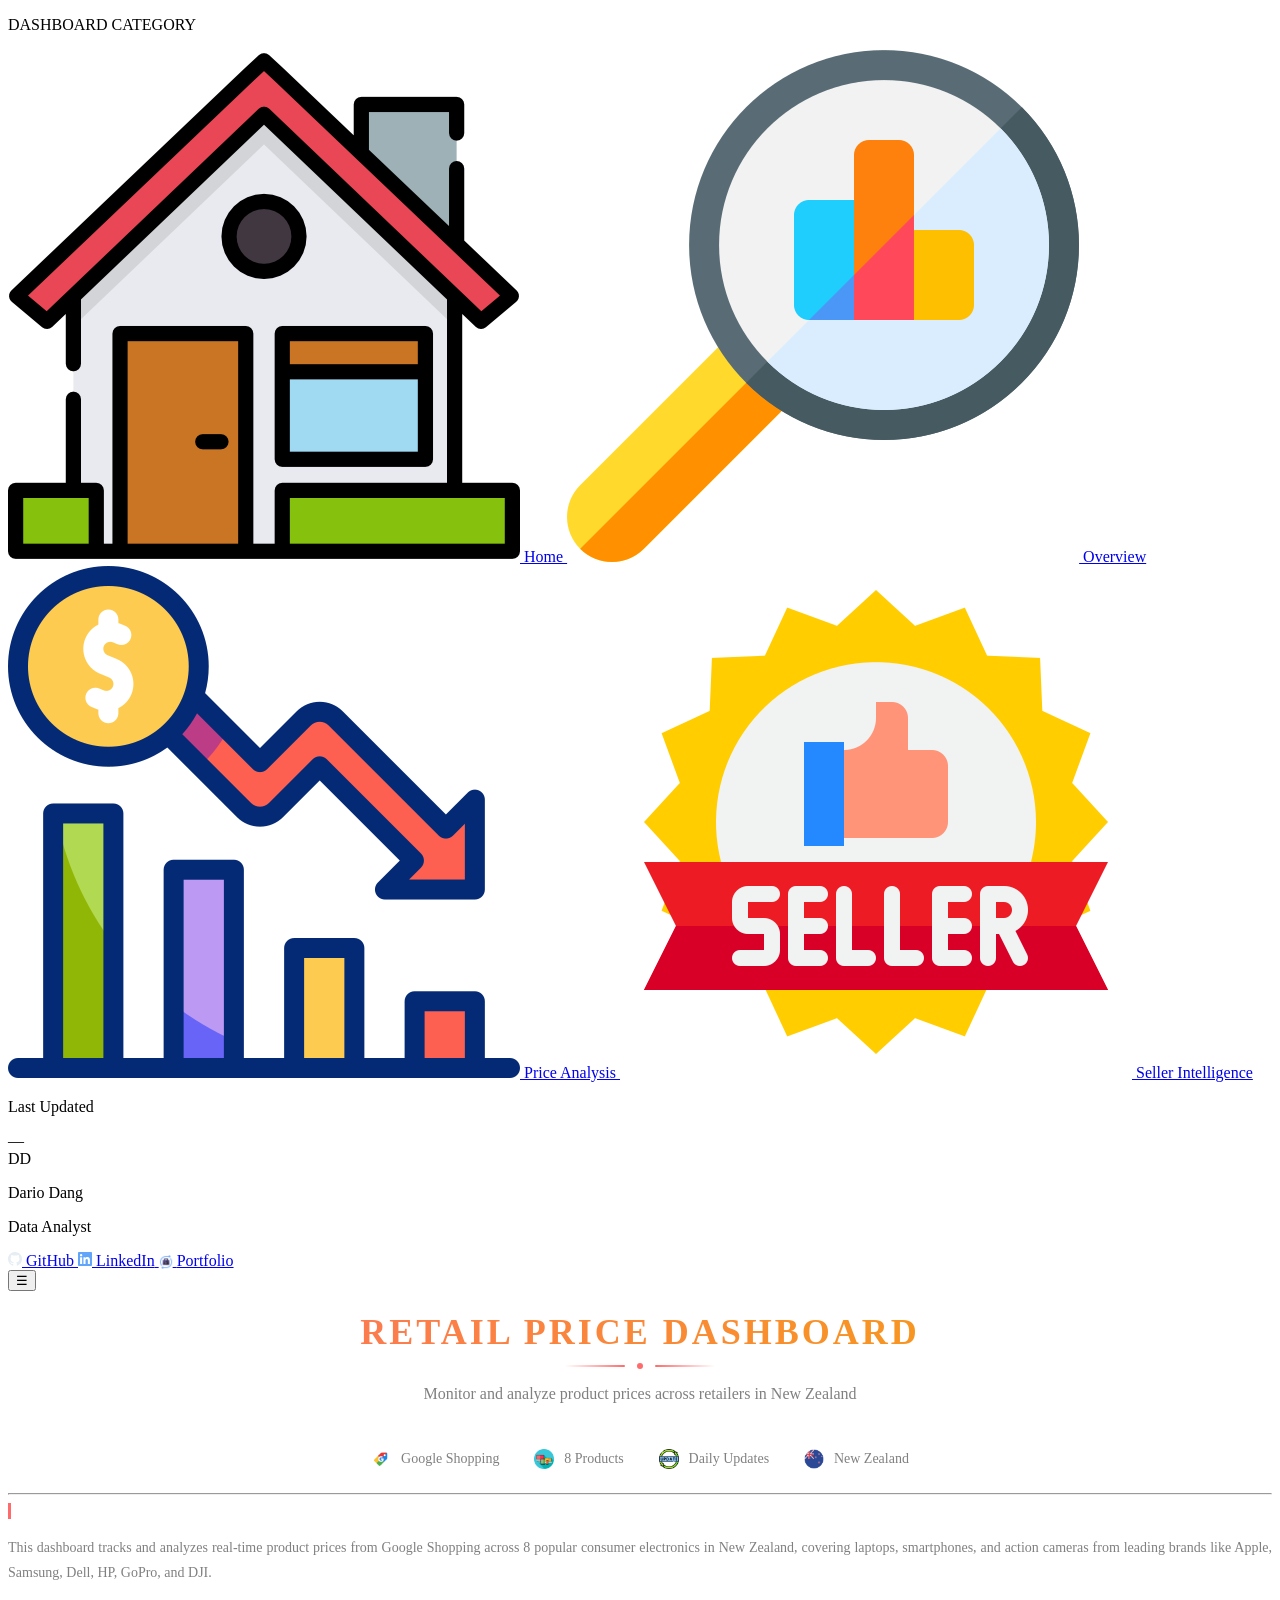
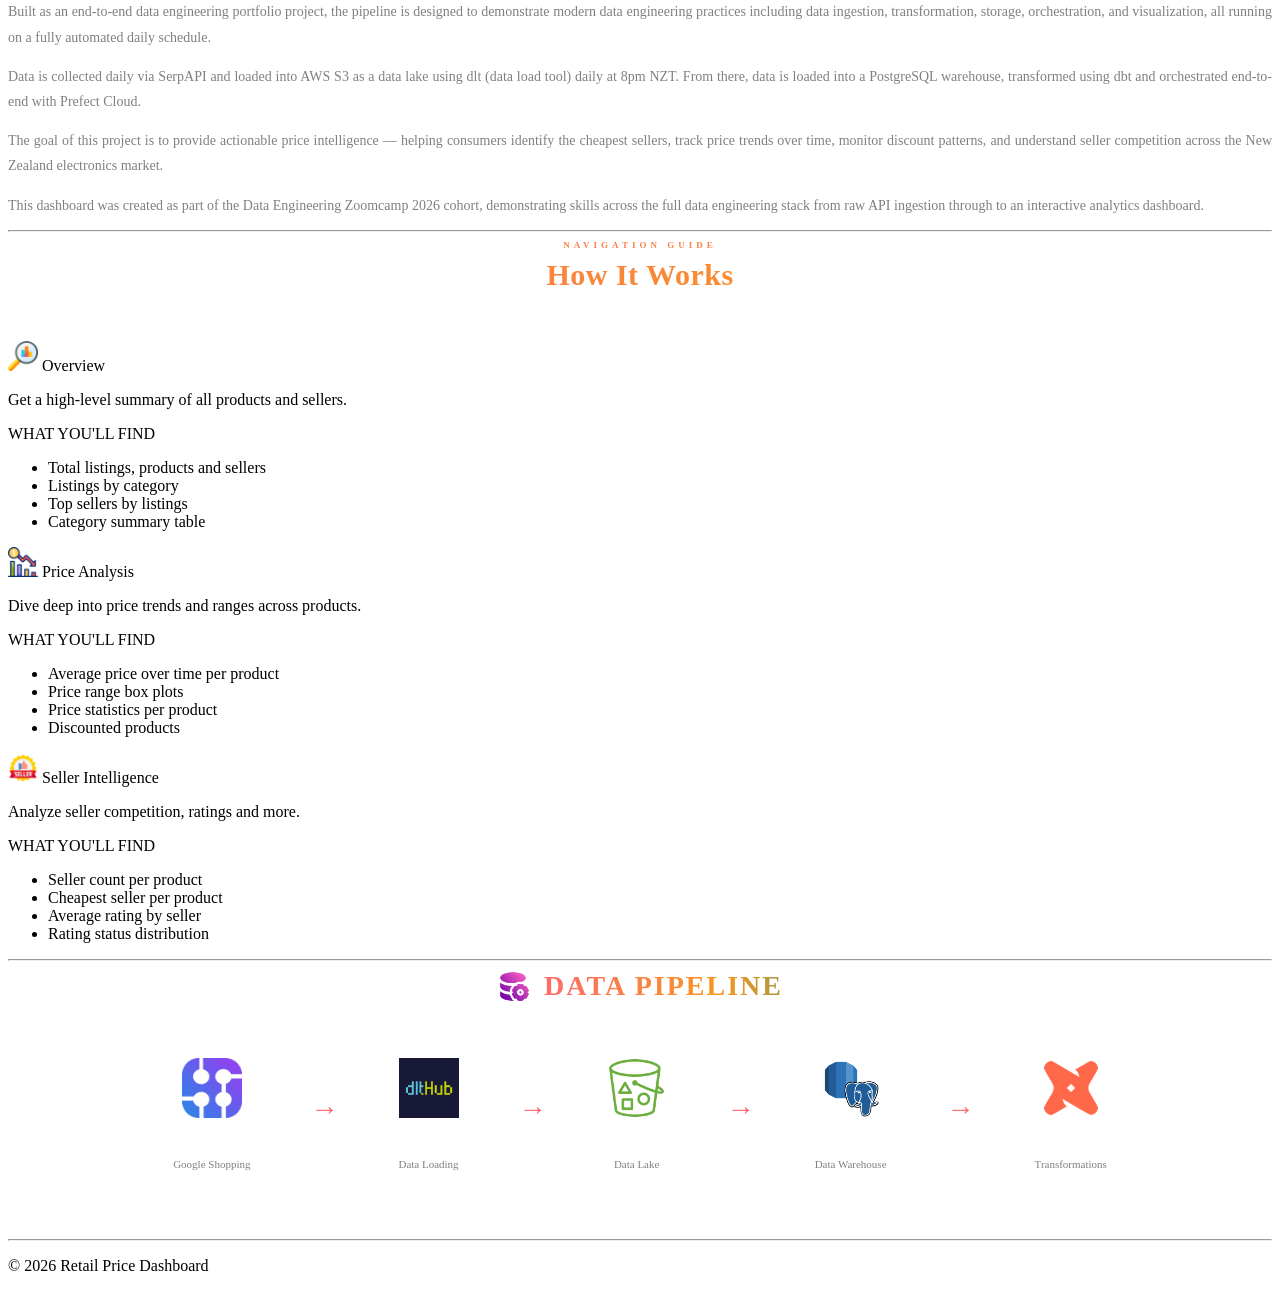
==== frontend/index.html @ 93c227e8 "Dashboard homepage html script." ====
<!DOCTYPE html>
<html lang="en">
<head>
    <meta charset="UTF-8">
    <meta name="viewport" content="width=device-width, initial-scale=1.0">
    <title>Homepage</title>
    <link rel = "icon" href="static/retail-headpage.png" type="image/png"/>
    <link rel="stylesheet" href="css/style.css">
    <link rel="preconnect" href="https://fonts.googleapis.com"/>
    <link href="https://fonts.googleapis.com/css2?family=Space+Grotesk:wght@400;600;700;800&display=swap" rel="stylesheet"/>
    <style>
        /* ── Page-specific styles (Home only) ── */

        /* Animated gradient title underline */
        .section-title-wrapper {
            text-align: center;
            margin: 20px 0 24px 0;
            animation: fadeInDown 0.8s ease forwards;
        }

        .section-title-badge {
            display: inline-block;
            background: rgba(255,107,107,0.1);
            border: 1px solid rgba(255,107,107,0.3);
            border-radius: 20px;
            padding: 4px 14px;
            color: #FF6B6B;
            font-size: 11px;
            font-weight: 700;
            letter-spacing: 2px;
            margin-bottom: 12px;
            text-transform: uppercase;
        }

        .section-title-main {
            font-size: 36px;
            font-weight: 800;
            letter-spacing: 3px;
            background: linear-gradient(270deg, #FF6B6B, #667eea, #11998e, #f7971e, #FF6B6B);
            background-size: 300% 300%;
            -webkit-background-clip: text;
            -webkit-text-fill-color: transparent;
            background-clip: text;
            animation: gradientShift 4s ease infinite;
            margin: 0;
            text-transform: uppercase;
        }

        .section-title-underline {
            display: flex;
            align-items: center;
            justify-content: center;
            gap: 12px;
            margin: 10px 0 12px 0;
        }

        .underline-bar {
            height: 2px;
            width: 60px;
            background: linear-gradient(90deg, transparent, #FF6B6B);
            border-radius: 2px;
            animation: expandLine 1s ease forwards;
        }

        .underline-bar-right {
            background: linear-gradient(90deg, #FF6B6B, transparent);
        }

        .underline-dot {
            width: 6px;
            height: 6px;
            border-radius: 50%;
            background: #FF6B6B;
        }

        /* About section */
        .about-border {
            border-left: 3px solid #FF6B6B;
            padding-left: 12px;
            margin-bottom: 16px;
        }
 
        .about-label {
            color: rgba(255,255,255,0.85);
            font-size: 13px;
            font-weight: 700;
            letter-spacing: 2.5px;
            text-transform: uppercase;
            margin: 0;
        }
 
        .about-text {
            color: gray;
            text-align: justify;
            line-height: 1.8;
            font-size: 14px;
            margin-bottom: 12px;
        }
 
        /* Pipeline section */
        .pipeline-title {
            display: flex;
            align-items: center;
            justify-content: center;
            gap: 12px;
            margin-bottom: 24px;
        }
 
        .pipeline-title h2 {
            font-size: 28px;
            font-weight: 800;
            letter-spacing: 2px;
            background: linear-gradient(270deg, #FF6B6B, #667eea, #11998e, #f7971e, #FF6B6B);
            background-size: 300% 300%;
            -webkit-background-clip: text;
            -webkit-text-fill-color: transparent;
            background-clip: text;
            animation: gradientShift 4s ease infinite;
            margin: 0;
            text-transform: uppercase;
        }
 
        .pipeline-flow {
            display: flex;
            align-items: center;
            justify-content: center;
            gap: 0;
            flex-wrap: wrap;
            margin: 24px auto;
            padding: 20px 0;
            max-width: 2000px;
        }

        .pipeline-step {
            text-align: center;
            padding: 10px 40px;
        }

        .pipeline-step img {
            width: 60px;
            height: 60px;
            object-fit: contain;
        }

        .pipeline-step p {
            color: gray;
            margin-top: 12px;
            font-size: 11px;
            line-height: 1.6;
        }

        .pipeline-step p b {
            display: block;
            color: white;
            font-size: 13px;
            font-weight: 800;
            margin-bottom: 2px;
            letter-spacing: 0.5px;
        }

        .pipeline-arrow {
            font-size: 28px;
            color: #FF6B6B;
            animation: moveArrow 1.2s ease-in-out infinite;
            padding: 0 20px;
            margin-bottom: 24px;
        }
 
        /* Stats bar */
        .stats-bar {
            text-align: center;
            color: gray;
            font-size: 14px;
            display: flex;
            align-items: center;
            justify-content: center;
            gap: 16px;
            flex-wrap: wrap;
            margin-top: 12px;
        }
 
        .stats-bar img {
            width: 20px;
            height: 20px;
            vertical-align: middle;
            margin-right: 4px;
        }
 
        .stats-item {
            display: inline-flex;
            align-items: center;
            gap: 6px;
        }
    </style>
</head>
<body>
<div class="layout">
    <!-- ── SIDEBAR ─────────────────────────────────────────── -->
    <aside class = "sidebar" id="sidebar">
        <div class = "sidebar-brand">
            <p>DASHBOARD CATEGORY</p>
        </div>

        <nav class="sidebar-nav">
            <a href="index.html" class="nav-item active">
                <img src="static/home-icon.png" alt="Home"/>
                Home
            </a>
            <a href="overview.html" class="nav-item">
                <img src="static/overview.png" alt="Overview"/>
                Overview
            </a>
            <a href="price.html" class="nav-item">
                <img src="static/price-analysis.png" alt="Price Analysis"/>
                Price Analysis
            </a>
            <a href="seller.html" class="nav-item">
                <img src="static/seller-intelligence.png" alt="Seller Intelligence"/>
                Seller Intelligence
            </a>
        </nav>

        <div class="last-updated-wrap" id="last-updated-wrap">
            <p class="last-updated-label">Last Updated</p>
            <div class="last-updated-row">
                <div class="status-dot" id="status-dot" style="background:#444;"></div>
                <span class="last-updated-date" id="last-updated-date">—</span>
                <span class="last-updated-age" id="last-updated-age"></span>
            </div>
        </div>
        
        <div class="sidebar-footer">
            <div class = "footer-profile-row">
                <div class="footer-avatar">DD</div>
                <div>
                    <p class="footer-name">Dario Dang</p>
                    <p class="footer-title">Data Analyst</p>
                </div>
            </div>
            <div class="footer-divider"></div>
            <div class="footer-links">
                <a class ="footer-link github" href="https://github.com/DarioDang" target="_blank">
                   <span class="footer-link-icon">
                        <svg width="14" height="14" viewBox="0 0 24 24" fill="#e6edf3">
                            <path d="M12 0C5.37 0 0 5.37 0 12c0 5.31 3.435 9.795 8.205 11.385.6.105.825-.255.825-.57 0-.285-.015-1.23-.015-2.235-3.015.555-3.795-.735-4.035-1.41-.135-.345-.72-1.41-1.23-1.695-.42-.225-1.02-.78-.015-.795.945-.015 1.62.87 1.845 1.23 1.08 1.815 2.805 1.305 3.495.99.105-.78.42-1.305.765-1.605-2.67-.3-5.46-1.335-5.46-5.925 0-1.305.465-2.385 1.23-3.225-.12-.3-.54-1.53.12-3.18 0 0 1.005-.315 3.3 1.23.96-.27 1.98-.405 3-.405s2.04.135 3 .405c2.295-1.56 3.3-1.23 3.3-1.23.66 1.65.24 2.88.12 3.18.765.84 1.23 1.905 1.23 3.225 0 4.605-2.805 5.625-5.475 5.925.435.375.81 1.095.81 2.22 0 1.605-.015 2.895-.015 3.3 0 .315.225.69.825.57A12.02 12.02 0 0 0 24 12c0-6.63-5.37-12-12-12z"/>
                        </svg>
                    </span>
                    <span class="footer-link-text">GitHub</span> 
                </a>
                <a class="footer-link linkedin" href="https://www.linkedin.com/in/dario-dang-89049020a/" target="_blank">
                    <span class="footer-link-icon">
                        <svg width="14" height="14" viewBox="0 0 24 24" fill="#60a5fa">
                            <path d="M20.447 20.452h-3.554v-5.569c0-1.328-.027-3.037-1.852-3.037-1.853 0-2.136 1.445-2.136 2.939v5.667H9.351V9h3.414v1.561h.046c.477-.9 1.637-1.85 3.37-1.85 3.601 0 4.267 2.37 4.267 5.455v6.286zM5.337 7.433a2.062 2.062 0 0 1-2.063-2.065 2.064 2.064 0 1 1 2.063 2.065zm1.782 13.019H3.555V9h3.564v11.452zM22.225 0H1.771C.792 0 0 .774 0 1.729v20.542C0 23.227.792 24 1.771 24h20.451C23.2 24 24 23.227 24 22.271V1.729C24 .774 23.2 0 22.222 0h.003z"/>
                        </svg>
                    </span>
                    <span class="footer-link-text">LinkedIn</span>
                </a>
                <a class="footer-link portfolio" href="https://dariodang.github.io/" target="_blank">
                    <span class="footer-link-icon">
                        <img src="static/portfolio-sidebar-icon.png" width="14" height="14" style="vertical-align:middle;"/>
                    </span>
                    <span class="footer-link-text">Portfolio</span>
                </a>
            </div>
        </div>
    </aside>
 
    <!-- ── MOBILE TOGGLE ───────────────────────────────────── -->
    <button class="sidebar-toggle" onclick="toggleSidebar()">☰</button>
 
    <!-- ── MAIN CONTENT ───────────────────────────────────── -->
    <main class="main-content">
 
        <!-- Header -->
        <div class="section-title-wrapper">
            <h2 class="section-title-main">RETAIL PRICE DASHBOARD</h2>
            <div class="section-title-underline">
                <div class="underline-bar"></div>
                <div class="underline-dot"></div>
                <div class="underline-bar underline-bar-right"></div>
            </div>
            <p style="color: gray; font-size: 16px; text-align: center;">
                Monitor and analyze product prices across retailers in New Zealand
            </p>
            <br/>
            <div class="stats-bar">
                <span class="stats-item">
                    <img src="static/google-shopping.png" alt=""/> Google Shopping
                </span>
                <span style="color: rgba(255,255,255,0.2);">|</span>
                <span class="stats-item">
                    <img src="static/products.png" alt=""/> 8 Products
                </span>
                <span style="color: rgba(255,255,255,0.2);">|</span>
                <span class="stats-item">
                    <img src="static/daily-update.png" alt=""/> Daily Updates
                </span>
                <span style="color: rgba(255,255,255,0.2);">|</span>
                <span class="stats-item">
                    <img src="static/new-zealand-flag.png" alt=""/> New Zealand
                </span>
            </div>
        </div>
 
        <hr class="divider"/>
 
        <!-- About Section -->
        <div class="about-border">
            <p class="about-label">About This Dashboard</p>
        </div>
 
        <p class="about-text">
            This dashboard tracks and analyzes real-time product prices from Google Shopping
            across 8 popular consumer electronics in New Zealand, covering laptops, smartphones,
            and action cameras from leading brands like Apple, Samsung, Dell, HP, GoPro, and DJI.
        </p>
        <p class="about-text">
            Built as an end-to-end data engineering portfolio project, the pipeline is designed
            to demonstrate modern data engineering practices including data ingestion,
            transformation, storage, orchestration, and visualization, all running on
            a fully automated daily schedule.
        </p>
        <p class="about-text">
            Data is collected daily via SerpAPI and loaded into AWS S3 as a data lake using
            dlt (data load tool) daily at 8pm NZT. From there, data is loaded into a PostgreSQL
            warehouse, transformed using dbt and orchestrated end-to-end with Prefect Cloud.
        </p>
        <p class="about-text">
            The goal of this project is to provide actionable price intelligence — helping
            consumers identify the cheapest sellers, track price trends over time, monitor
            discount patterns, and understand seller competition across the New Zealand
            electronics market.
        </p>
        <p class="about-text">
            This dashboard was created as part of the Data Engineering Zoomcamp 2026 cohort,
            demonstrating skills across the full data engineering stack from raw API
            ingestion through to an interactive analytics dashboard.
        </p>
 
        <hr class="divider"/>
 
        <!-- Navigation Guide -->
        <div style="text-align:center; margin-bottom: 24px;">
            <span style="
                background: linear-gradient(90deg, #FF6B6B, #f7971e);
                -webkit-background-clip: text;
                -webkit-text-fill-color: transparent;
                background-clip: text;
                font-size: 9px;
                font-weight: 800;
                letter-spacing: 4px;
                text-transform: uppercase;
                display: block;
                margin-bottom: 8px;
            ">NAVIGATION GUIDE</span>
            <p style="
                background: linear-gradient(270deg, #FF6B6B, #667eea, #11998e, #f7971e, #FF6B6B);
                background-size: 300% 300%;
                -webkit-background-clip: text;
                -webkit-text-fill-color: transparent;
                background-clip: text;
                animation: gradientShift 4s ease infinite;
                font-size: 30px;
                font-weight: 800;
                margin: 0 0 8px 0;
                letter-spacing: 0.5px;
                text-align: center;
            ">How It Works</p>
            <p style="color: rgba(255,255,255,0.4); font-size: 15px; margin: 0;">
                Simply navigate to the section of your choice using the sidebar.
            </p>
        </div>
 
        <!-- How it works cards -->
        <div class="grid-3">
            <div class="how-card-wrapper">
                <div class="how-card-inner">
                    <div class="how-card-title">
                        <img src="static/overview.png" width="30" alt="Overview"/>
                        Overview
                    </div>
                    <p class="how-card-desc">Get a high-level summary of all products and sellers.</p>
                    <div class="how-card-divider"></div>
                    <p class="how-card-find">WHAT YOU'LL FIND</p>
                    <ul class="how-card-list">
                        <li>Total listings, products and sellers</li>
                        <li>Listings by category</li>
                        <li>Top sellers by listings</li>
                        <li>Category summary table</li>
                    </ul>
                </div>
            </div>
 
            <div class="how-card-wrapper" style="animation-delay: 0.5s;">
                <div class="how-card-inner">
                    <div class="how-card-title">
                        <img src="static/price-analysis.png" width="30" alt="Price Analysis"/>
                        Price Analysis
                    </div>
                    <p class="how-card-desc">Dive deep into price trends and ranges across products.</p>
                    <div class="how-card-divider"></div>
                    <p class="how-card-find">WHAT YOU'LL FIND</p>
                    <ul class="how-card-list">
                        <li>Average price over time per product</li>
                        <li>Price range box plots</li>
                        <li>Price statistics per product</li>
                        <li>Discounted products</li>
                    </ul>
                </div>
            </div>
 
            <div class="how-card-wrapper" style="animation-delay: 1s;">
                <div class="how-card-inner">
                    <div class="how-card-title">
                        <img src="static/seller-intelligence.png" width="30" alt="Seller Intelligence"/>
                        Seller Intelligence
                    </div>
                    <p class="how-card-desc">Analyze seller competition, ratings and more.</p>
                    <div class="how-card-divider"></div>
                    <p class="how-card-find">WHAT YOU'LL FIND</p>
                    <ul class="how-card-list">
                        <li>Seller count per product</li>
                        <li>Cheapest seller per product</li>
                        <li>Average rating by seller</li>
                        <li>Rating status distribution</li>
                    </ul>
                </div>
            </div>
        </div>
 
        <hr class="divider"/>
 
        <!-- Data Pipeline -->
        <div class="pipeline-title">
            <img src="static/data-pipeline.png" width="35" alt="Pipeline"/>
            <h2>DATA PIPELINE</h2>
        </div>
 
        <div class="pipeline-flow">
            <div class="pipeline-step">
                <img src="static/serpapi-icon.png" alt="SerpAPI"/>
                <p><b>SerpAPI</b>Google Shopping</p>
            </div>
            <div class="pipeline-arrow">→</div>
            <div class="pipeline-step">
                <img src="static/dlt-icon.png" alt="dlt"/>
                <p><b>dlt</b>Data Loading</p>
            </div>
            <div class="pipeline-arrow">→</div>
            <div class="pipeline-step">
                <img src="static/aws-s3-icon.png" alt="AWS S3"/>
                <p><b>AWS S3</b>Data Lake</p>
            </div>
            <div class="pipeline-arrow">→</div>
            <div class="pipeline-step">
                <img src="static/amazon-rds-icon.png" alt="AWS RDS"/>
                <p><b>AWS RDS</b>Data Warehouse</p>
            </div>
            <div class="pipeline-arrow">→</div>
            <div class="pipeline-step">
                <img src="static/dbt-icon.png" alt="dbt"/>
                <p><b>dbt</b>Transformations</p>
            </div>
        </div>
 
        <hr class="divider"/>
 
        <p class="copyright">© 2026 Retail Price Dashboard</p>
 
    </main>
</div>
 
<script>
    function toggleSidebar() {
        document.getElementById('sidebar').classList.toggle('open');
    }
</script>
<script src="js/api.js"></script>
<script>
    function toggleSidebar() {
        document.getElementById('sidebar').classList.toggle('open');
    }

    async function loadLastUpdated() {
        const data = await getLastUpdated();
        if (!data || !data[0]?.last_updated) return;

        const dateStr = data[0].last_updated.split('T')[0];
        const [year, month, day] = dateStr.split('-').map(Number);
        const updated = new Date(year, month - 1, day);

        const today = new Date();
        today.setHours(0, 0, 0, 0);
        const diffDays = Math.floor((today - updated) / (1000 * 60 * 60 * 24));

        let color, ageText;
        if (diffDays === 0)      { color = '#38ef7d'; ageText = 'Today'; }
        else if (diffDays === 1) { color = '#f7971e'; ageText = 'Yesterday'; }
        else                     { color = '#FF6B6B'; ageText = `${diffDays}d ago`; }

        const label = updated.toLocaleDateString('en-NZ', {
            day: '2-digit', month: 'short', year: 'numeric'
        });

        const dotEl = document.getElementById('status-dot');
        dotEl.style.background = color;
        dotEl.style.setProperty('--pulse-color', color + '66');

        document.getElementById('last-updated-date').textContent = label;
        document.getElementById('last-updated-date').style.color = color;
        document.getElementById('last-updated-age').textContent  = ageText;
    }

    document.addEventListener('DOMContentLoaded', () => {
        loadLastUpdated();
    });
</script>
</body>
</html>
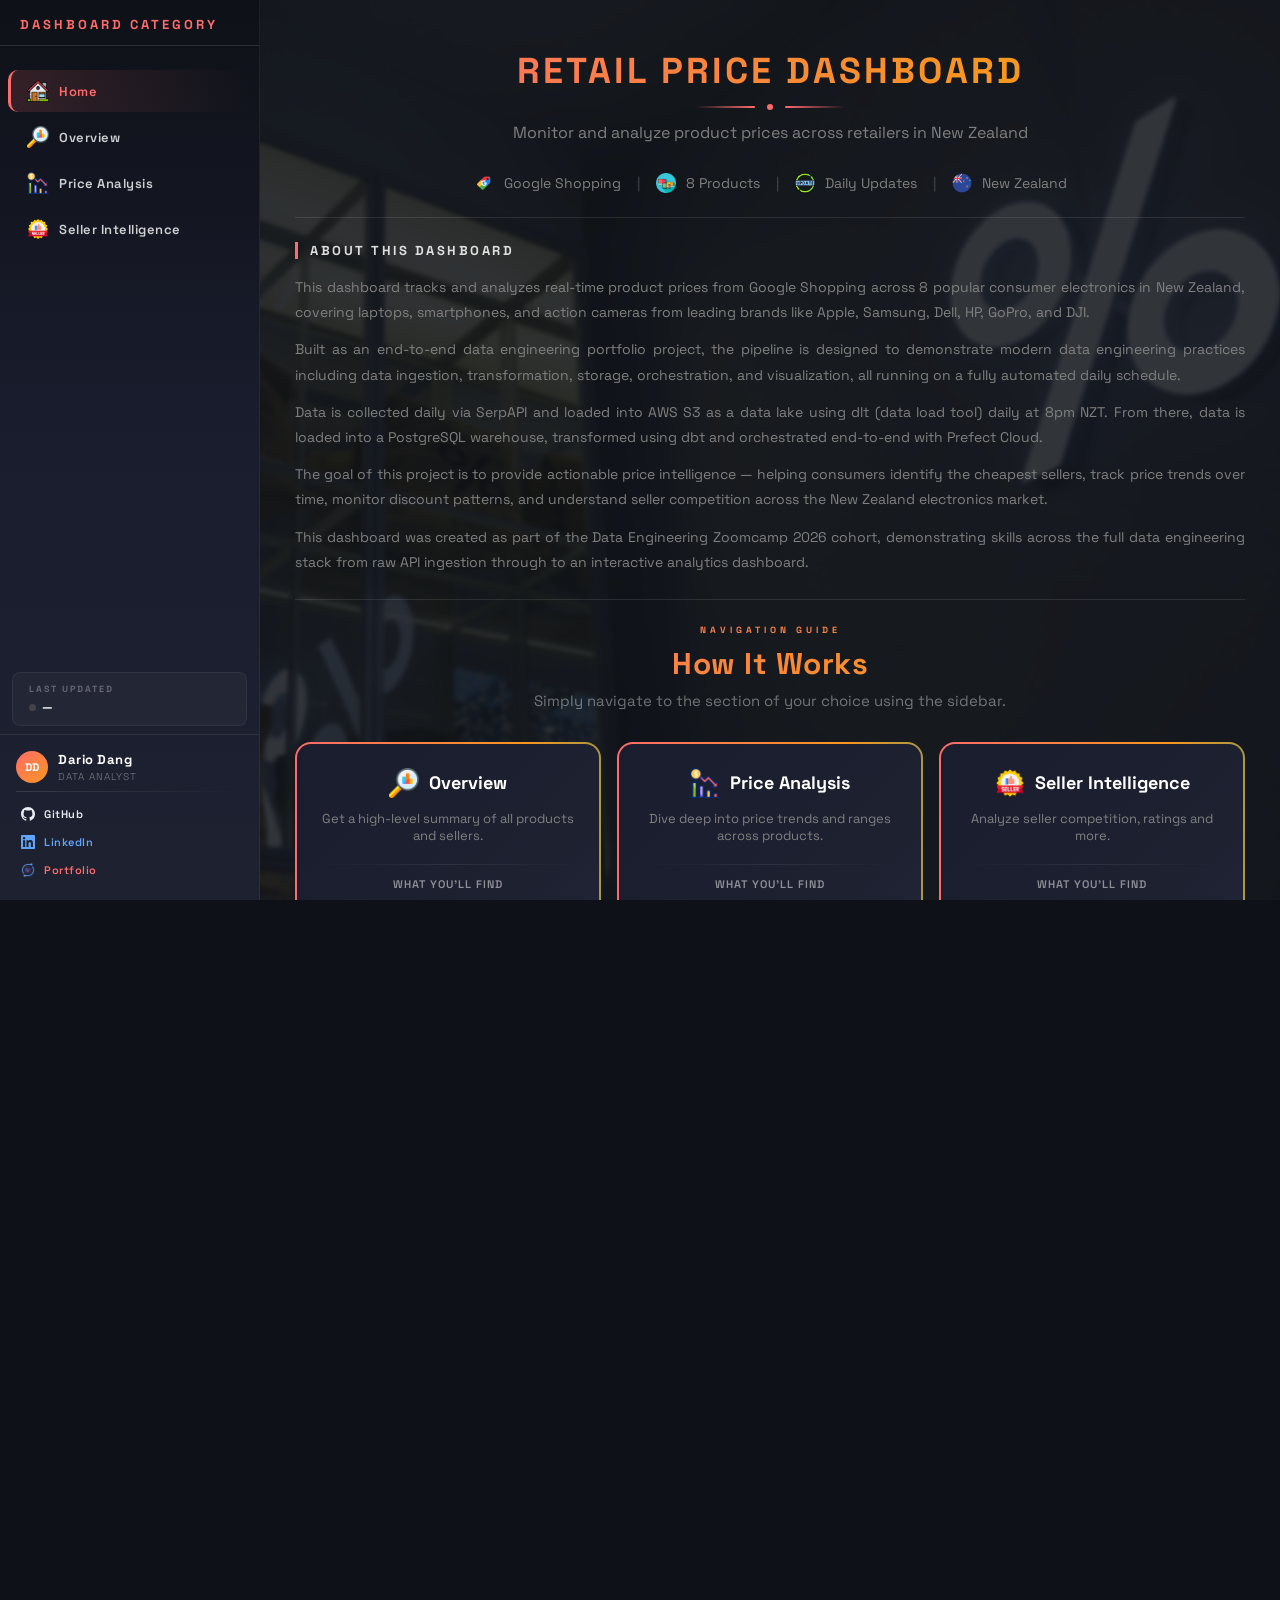
==== commit 364dd6f1: "Add API wake-up loading overlay" ====
--- a/frontend/index.html
+++ b/frontend/index.html
@@ -194,6 +194,14 @@
     </style>
 </head>
 <body>
+<div class="api-loading-overlay" id="api-loading-overlay">
+    <div class="api-loading-spinner"></div>
+    <p class="api-loading-title">🚀 Waking up the server...</p>
+    <p class="api-loading-sub">The API server may be starting up. This usually takes 10–30 seconds on first load.</p>
+    <div class="api-loading-bar-track">
+        <div class="api-loading-bar-fill"></div>
+    </div>
+</div>
 <div class="layout">
     <!-- ── SIDEBAR ─────────────────────────────────────────── -->
     <aside class = "sidebar" id="sidebar">
--- a/frontend/css/style.css
+++ b/frontend/css/style.css
@@ -0,0 +1,1249 @@
+/* ============================================================
+   RETAIL PRICE INTELLIGENCE DASHBOARD — style.css
+   Phase 2: HTML/CSS/JS frontend
+   All styles consolidated from:
+     - dashboard/utils/sidebar.py
+     - dashboard/utils/styles.py
+     - dashboard/pages/*.py  (st.markdown CSS blocks)
+   ============================================================ */
+
+/* ── 1. RESET & BASE ───────────────────────────────────────── */
+*, *::before, *::after {
+    box-sizing: border-box;
+    margin: 0;
+    padding: 0;
+}
+
+html, body {
+    height: 100%;
+    font-family: 'Space Grotesk', sans-serif;
+    font-size: 14px;
+    color: rgba(255, 255, 255, 0.85);
+    overflow-x: hidden;
+}
+
+/* Google Font import */
+@import url('https://fonts.googleapis.com/css2?family=Space+Grotesk:wght@400;600;700;800&display=swap');
+
+
+/* ── 2. BACKGROUND + OVERLAY ──────────────────────────────── */
+/* In Streamlit this was BG_BASE64 embedded into each page.
+   In HTML we use the actual image file from frontend/static/
+   Set this on <body> in each HTML page via a class */
+
+body {
+    background-color: #0e1117;
+    background-image: url('../static/background-1.jpg');
+    background-size: cover;
+    background-position: center;
+    background-repeat: no-repeat;
+    background-attachment: fixed;
+    position: relative;
+}
+
+/* Dark overlay — equivalent to the ::before pseudo-element in Streamlit */
+body::before {
+    content: '';
+    position: fixed;
+    top: 0;
+    left: 0;
+    width: 100%;
+    height: 100%;
+    background: rgba(14, 17, 23, 0.85);
+    backdrop-filter: blur(2px);
+    -webkit-backdrop-filter: blur(2px);
+    z-index: 0;
+    pointer-events: none;
+}
+
+/* All direct children of body sit above the overlay */
+body > * {
+    position: relative;
+    z-index: 1;
+}
+
+
+/* ── 3. LAYOUT: SIDEBAR + MAIN ────────────────────────────── */
+.layout {
+    display: flex;
+    min-height: 100vh;
+    overflow-x: hidden;
+}
+
+.main-content {
+    margin-left: 260px;         /* same width as sidebar */
+    flex: 1;
+    padding: 2rem 2.5rem;
+    max-width: 100%;
+}
+
+@media (max-width: 768px) {
+    .main-content {
+        margin-left: 0;
+        padding: 1rem;
+    }
+}
+
+
+/* ── 4. SIDEBAR ───────────────────────────────────────────── */
+/* Translates the full sidebar.py render_sidebar() function */
+
+.sidebar {
+    position: fixed;
+    top: 0;
+    left: 0;
+    width: 260px;
+    height: 100vh;
+    background: linear-gradient(180deg, #0e1117 0%, #1a1d2e 50%, #1E2130 100%);
+    border-right: 1px solid rgba(255, 255, 255, 0.06);
+    display: flex;
+    flex-direction: column;
+    z-index: 100;
+    overflow-y: auto;
+}
+
+/* Branding header */
+.sidebar-brand {
+    padding: 16px 20px 12px 20px;
+    border-bottom: 1px solid rgba(255, 255, 255, 0.12);
+    margin-bottom: 8px;
+}
+
+.sidebar-brand p {
+    color: #FF6B6B;
+    font-size: 13px;
+    font-weight: 800;
+    letter-spacing: 3px;
+    margin: 0;
+    text-transform: uppercase;
+}
+
+/* Nav links */
+.sidebar-nav {
+    padding: 12px 8px;
+    flex: 1;
+}
+
+.nav-item {
+    display: flex;
+    align-items: center;
+    gap: 10px;
+    padding: 10px 16px;
+    margin: 4px 0;
+    border-radius: 10px;
+    border-left: 3px solid transparent;
+    text-decoration: none;
+    color: rgba(255, 255, 255, 0.8);
+    font-size: 13px;
+    font-weight: 600;
+    letter-spacing: 0.5px;
+    transition: all 0.3s ease;
+    cursor: pointer;
+}
+
+.nav-item:hover {
+    background: rgba(255, 107, 107, 0.08);
+    border-left: 3px solid #FF6B6B;
+    transform: translateX(4px);
+    color: rgba(255, 255, 255, 0.95);
+    text-decoration: none;
+}
+
+.nav-item.active {
+    background: linear-gradient(90deg, rgba(255, 107, 107, 0.15), transparent);
+    border-left: 3px solid #FF6B6B;
+    color: #FF6B6B;
+    animation: sidebarGlow 2s ease-in-out infinite;
+}
+
+.nav-item img {
+    width: 22px;
+    height: 22px;
+    object-fit: contain;
+    flex-shrink: 0;
+}
+
+@keyframes sidebarGlow {
+    0%   { box-shadow: -2px 0 8px rgba(255, 107, 107, 0.2); }
+    50%  { box-shadow: -2px 0 16px rgba(255, 107, 107, 0.5); }
+    100% { box-shadow: -2px 0 8px rgba(255, 107, 107, 0.2); }
+}
+
+
+/* ── 5. SIDEBAR FOOTER ────────────────────────────────────── */
+/* Translates the .sidebar-footer block from sidebar.py */
+
+.sidebar-footer {
+    padding: 16px;
+    border-top: 1px solid rgba(255, 255, 255, 0.08);
+    flex-shrink: 0;
+}
+
+.footer-profile-row {
+    display: flex;
+    align-items: center;
+    gap: 10px;
+    margin-bottom: 2px;
+}
+
+.footer-avatar {
+    width: 32px;
+    height: 32px;
+    border-radius: 50%;
+    background: linear-gradient(135deg, #FF6B6B, #f7971e);
+    display: flex;
+    align-items: center;
+    justify-content: center;
+    font-size: 11px;
+    font-weight: 800;
+    color: white;
+    flex-shrink: 0;
+}
+
+.footer-name {
+    color: white;
+    font-size: 13px;
+    font-weight: 700;
+    letter-spacing: 0.5px;
+    margin-bottom: 2px;
+}
+
+.footer-title {
+    color: rgba(255, 255, 255, 0.4);
+    font-size: 10px;
+    font-weight: 300;
+    letter-spacing: 1px;
+    white-space: nowrap;
+    text-transform: uppercase;
+}
+
+.footer-divider {
+    height: 1px;
+    background: linear-gradient(90deg, rgba(255, 255, 255, 0.12), transparent);
+    margin: 8px 0;
+}
+
+.footer-links {
+    display: flex;
+    flex-direction: column;
+    gap: 0;
+}
+
+.footer-link {
+    display: flex;
+    align-items: center;
+    gap: 8px;
+    text-decoration: none;
+    padding: 7px 4px;
+    border-bottom: none;
+    background: transparent;
+    transition: none;
+}
+
+.footer-link:first-child {
+    border-top: none;
+}
+
+.footer-link:hover,
+.footer-link:focus,
+.footer-link:active,
+.footer-link:visited {
+    background: transparent !important;
+    text-decoration: none;
+    outline: none;
+}
+
+.footer-link-icon {
+    font-size: 14px;
+    width: 16px;
+    text-align: center;
+    display: flex;
+    align-items: center;
+    justify-content: center;
+}
+
+.footer-link-text {
+    font-size: 11px;
+    font-weight: 600;
+    letter-spacing: 0.5px;
+}
+
+.footer-link.github   .footer-link-text { color: #e6edf3; }
+.footer-link.linkedin .footer-link-text { color: #60a5fa; }
+.footer-link.portfolio .footer-link-text { color: #FF6B6B; }
+
+
+/* ── 6. PAGE HEADER (animated gradient title) ─────────────── */
+/* Translates the .page-title-text + .page-title-icon pattern
+   used on every Streamlit page */
+
+.page-header {
+    display: flex;
+    align-items: center;
+    justify-content: center;
+    gap: 14px;
+    padding: 8px 0 4px 0;
+    margin-bottom: 8px;
+}
+
+.page-title-icon {
+    width: 42px;
+    height: 42px;
+    object-fit: contain;
+    animation: iconPulse 3s ease-in-out infinite;
+}
+
+.page-title-text {
+    background: linear-gradient(
+        270deg,
+        #FF6B6B, #f7971e, #fddb92,
+        #38ef7d, #667eea, #f953c6, #FF6B6B
+    );
+    background-size: 300% 300%;
+    -webkit-background-clip: text;
+    -webkit-text-fill-color: transparent;
+    background-clip: text;
+    animation: gradientFlow 4s ease infinite;
+    font-size: 36px;
+    font-weight: 800;
+    letter-spacing: 3px;
+    margin: 0;
+    text-align: center;
+}
+
+.page-subtitle {
+    text-align: center;
+    color: gray;
+    font-size: 14px;
+    margin-bottom: 16px;
+}
+
+@keyframes gradientFlow {
+    0%   { background-position: 0% 50%; }
+    50%  { background-position: 100% 50%; }
+    100% { background-position: 0% 50%; }
+}
+
+@keyframes iconPulse {
+    0%,100% {
+        transform: scale(1);
+        filter: drop-shadow(0 0 0px rgba(255, 107, 107, 0));
+    }
+    50% {
+        transform: scale(1.08);
+        filter: drop-shadow(0 0 8px rgba(255, 107, 107, 0.6));
+    }
+}
+
+
+/* ── 7. METRIC CARDS ──────────────────────────────────────── */
+/* Translates the .metric-card CSS from overview.py */
+
+.metric-card {
+    border-radius: 16px;
+    padding: 32px 24px;
+    margin: 8px 0;
+    position: relative;
+    overflow: hidden;
+    transition: transform 0.3s ease, box-shadow 0.3s ease;
+    cursor: pointer;
+    text-align: center;
+    display: flex;
+    flex-direction: column;
+    align-items: center;
+    justify-content: center;
+    min-height: 200px;
+}
+
+.metric-card:hover {
+    transform: translateY(-8px);
+    box-shadow: 0 12px 32px rgba(0, 0, 0, 0.4);
+}
+
+.metric-card-blue   { background: linear-gradient(135deg, #667eea 0%, #764ba2 100%); }
+.metric-card-green  { background: linear-gradient(135deg, #11998e 0%, #38ef7d 100%); }
+.metric-card-orange { background: linear-gradient(135deg, #f7971e 0%, #ffd200 100%); }
+.metric-card-red    { background: linear-gradient(135deg, #FF6B6B 0%, #ee0979 100%); }
+.metric-card-teal   { background: linear-gradient(135deg, #11998e 0%, #38ef7d 100%); }
+.metric-card-pink   { background: linear-gradient(135deg, #f953c6 0%, #b91d73 100%); }
+
+.metric-icon  { font-size: 52px; margin-bottom: 16px; }
+.metric-icon img { width: 52px; height: 52px; object-fit: contain; }
+
+.metric-value {
+    font-family: 'Space Grotesk', sans-serif;
+    font-size: 25px;
+    font-weight: 300;
+    color: white;
+    margin: 0;
+    line-height: 1;
+}
+
+.metric-label {
+    font-family: 'Space Grotesk', sans-serif;
+    font-size: 15px;
+    color: rgba(255, 255, 255, 0.9);
+    margin-top: 10px;
+    font-weight: 300;
+    letter-spacing: 1px;
+    text-transform: uppercase;
+}
+
+/* Sparkline wave decorations on metric cards */
+.sparkline-top {
+    position: absolute;
+    top: 0;
+    left: 0;
+    width: 100%;
+    opacity: 0.25;
+}
+
+.sparkline-bottom {
+    position: absolute;
+    bottom: 0;
+    left: 0;
+    width: 100%;
+    opacity: 0.25;
+}
+
+.sparkline-top svg,
+.sparkline-bottom svg {
+    animation: moveWave 3s ease-in-out infinite;
+}
+
+@keyframes moveWave {
+    0%   { transform: translateX(0px); }
+    50%  { transform: translateX(-20px); }
+    100% { transform: translateX(0px); }
+}
+
+
+/* ── 8. GRID LAYOUTS ──────────────────────────────────────── */
+/* Replaces st.columns() throughout all pages */
+
+.grid-3 {
+    display: grid;
+    grid-template-columns: repeat(3, 1fr);
+    gap: 16px;
+    margin-bottom: 16px;
+}
+
+.grid-2 {
+    display: grid;
+    grid-template-columns: repeat(2, 1fr);
+    gap: 16px;
+    margin-bottom: 16px;
+}
+
+.grid-2-1 {
+    display: grid;
+    grid-template-columns: 2fr 1fr;
+    gap: 16px;
+    margin-bottom: 16px;
+}
+
+.grid-1-4 {
+    display: grid;
+    grid-template-columns: 1fr 4fr;
+    gap: 16px;
+    margin-bottom: 16px;
+}
+
+@media (max-width: 1024px) {
+    .grid-3, .grid-2, .grid-2-1 {
+        grid-template-columns: repeat(2, 1fr);
+    }
+}
+
+@media (max-width: 640px) {
+    .grid-3, .grid-2, .grid-2-1, .grid-1-4 {
+        grid-template-columns: 1fr;
+    }
+}
+
+
+/* ── 9. SECTION TITLES ────────────────────────────────────── */
+/* Translates the inline section title divs used throughout pages */
+
+.section-title {
+    padding: 8px 0;
+    text-align: center;
+    margin-bottom: 16px;
+}
+
+.section-title span {
+    font-size: 25px;
+    font-weight: 800;
+    letter-spacing: 2px;
+    text-transform: uppercase;
+}
+
+.section-title.yellow span { color: #EDB526; }
+.section-title.green  span { color: #59BA87; }
+.section-title.teal   span { color: #489C53; }
+.section-title.dark-green span { color: #4F8C6C; }
+
+
+/* ── 10. INSIGHT / DEAL CARDS ─────────────────────────────── */
+/* Translates .deal-card and .insight-card from price_analysis.py */
+
+.deal-card {
+    background: linear-gradient(135deg, #1E2130 0%, #252840 100%);
+    border-radius: 10px;
+    padding: 14px 12px;
+    margin: 4px 0;
+    border-left: 3px solid #38ef7d;
+    transition: transform 0.3s ease;
+    text-align: center;
+}
+
+.deal-card:hover { transform: translateY(-4px); }
+
+.deal-rank {
+    color: #38ef7d;
+    font-size: 11px;
+    font-weight: 700;
+    letter-spacing: 1px;
+    margin: 0;
+    text-transform: uppercase;
+}
+
+.deal-product {
+    color: white;
+    font-size: 13px;
+    font-weight: 700;
+    margin: 4px 0;
+}
+
+.deal-seller { color: gray; font-size: 11px; margin: 0; }
+
+.deal-price {
+    color: #38ef7d;
+    font-size: 16px;
+    font-weight: 800;
+    margin: 4px 0;
+}
+
+.deal-savings {
+    color: #FF6B6B;
+    font-size: 11px;
+    font-weight: 600;
+    margin: 0;
+}
+
+.insight-card {
+    background: #1E2130;
+    border-radius: 12px;
+    padding: 16px;
+    margin: 6px 0;
+    border-left: 4px solid #FF6B6B;
+    transition: transform 0.3s ease;
+}
+
+.insight-card:hover { transform: translateX(6px); }
+.insight-title { color: gray; font-size: 12px; letter-spacing: 1px; margin: 0; }
+.insight-value { color: white; font-size: 22px; font-weight: 700; margin: 4px 0; }
+.insight-sub   { color: gray; font-size: 12px; margin: 0; }
+
+
+/* ── 11. BEST DEAL CARDS (sparkline cards) ────────────────── */
+/* Translates .best-deal-card from price_analysis.py */
+
+.best-deal-card {
+    background: linear-gradient(135deg, #1a1d2e 0%, #1E2130 50%, #252840 100%);
+    border-radius: 10px;
+    padding: 12px 14px;
+    margin: 4px 0;
+    border-left: 3px solid #38ef7d;
+    border-bottom: 1px solid rgba(56, 239, 125, 0.15);
+    text-align: center;
+    animation: fadeInUp 0.5s ease forwards;
+    transition: transform 0.25s ease, box-shadow 0.25s ease;
+    position: relative;
+    overflow: hidden;
+    cursor: default;
+}
+
+.best-deal-card::before {
+    content: '';
+    position: absolute;
+    top: 0;
+    left: -100%;
+    width: 60%;
+    height: 100%;
+    background: linear-gradient(90deg, transparent, rgba(56, 239, 125, 0.04), transparent);
+    animation: shimmer 3s infinite;
+}
+
+.best-deal-card:hover {
+    transform: translateY(-5px) scale(1.01);
+    box-shadow: 0 8px 24px rgba(56, 239, 125, 0.15);
+}
+
+.card-rank {
+    color: #38ef7d;
+    font-size: 10px;
+    font-weight: 700;
+    letter-spacing: 1.5px;
+    margin: 0 0 4px 0;
+    text-transform: uppercase;
+}
+
+.card-product {
+    color: white;
+    font-size: 13px;
+    font-weight: 700;
+    margin: 3px 0;
+    white-space: nowrap;
+    overflow: hidden;
+    text-overflow: ellipsis;
+}
+
+.card-seller { color: #8892a4; font-size: 10px; margin: 2px 0; font-style: italic; }
+
+.card-price {
+    background: linear-gradient(90deg, #38ef7d, #11998e);
+    -webkit-background-clip: text;
+    -webkit-text-fill-color: transparent;
+    background-clip: text;
+    font-size: 15px;
+    font-weight: 800;
+    margin: 4px 0 2px 0;
+    letter-spacing: 0.5px;
+}
+
+.card-savings {
+    color: #FF6B6B;
+    font-size: 10px;
+    font-weight: 700;
+    margin: 0;
+    letter-spacing: 0.5px;
+}
+
+.card-divider {
+    height: 1px;
+    background: linear-gradient(90deg, transparent, rgba(56, 239, 125, 0.3), transparent);
+    margin: 6px 0;
+}
+
+
+/* ── 12. INSIGHT CAROUSEL CARDS (ic-*) ────────────────────── */
+/* Translates the .ic-* carousel from price_analysis.py components.html */
+
+.ic-outer {
+    width: 100%;
+    overflow: hidden;
+    position: relative;
+    padding: 8px 0 4px 0;
+}
+
+.ic-outer::before,
+.ic-outer::after {
+    content: '';
+    position: absolute;
+    top: 0; bottom: 0;
+    width: 20px;
+    z-index: 2;
+    pointer-events: none;
+}
+
+.ic-outer::before {
+    left: 0;
+    background: linear-gradient(to right, #0e1117, transparent);
+}
+
+.ic-outer::after {
+    right: 0;
+    background: linear-gradient(to left, #0e1117, transparent);
+}
+
+.ic-track {
+    display: flex;
+    flex-wrap: nowrap;
+    gap: 0;
+    transition: transform 0.85s cubic-bezier(0.4, 0, 0.2, 1);
+    will-change: transform;
+}
+
+.ic-page {
+    display: flex;
+    flex-shrink: 0;
+    gap: 12px;
+    padding: 0 40px;
+}
+
+.ic-wrap {
+    position: relative;
+    border-radius: 14px;
+    padding: 20px 16px 16px 16px;
+    text-align: center;
+    border: 1px solid var(--ic);
+    background: linear-gradient(160deg, rgba(255,255,255,0.03) 0%, rgba(255,255,255,0.01) 100%);
+    overflow: hidden;
+    animation: fadeSlideUp 0.6s ease both;
+    transition: transform 0.25s ease, box-shadow 0.25s ease;
+    cursor: default;
+    flex: 1;
+    height: 170px;
+    min-height: 170px;
+}
+
+.ic-bar {
+    position: absolute;
+    top: 0; left: 0; right: 0;
+    height: 3px;
+    background: var(--ic);
+    border-radius: 14px 14px 0 0;
+}
+
+.ic-title {
+    color: var(--ic);
+    font-size: 9px;
+    font-weight: 800;
+    letter-spacing: 2.5px;
+    margin: 8px 0 10px 0;
+    text-transform: uppercase;
+    opacity: 0.85;
+}
+
+.ic-value {
+    font-size: 20px;
+    font-weight: 800;
+    color: white;
+    margin: 0 0 6px 0;
+    letter-spacing: 0.5px;
+    animation: countUp 0.7s ease both;
+}
+
+.ic-sub {
+    color: rgba(255, 255, 255, 0.45);
+    font-size: 10px;
+    margin: 0;
+    white-space: nowrap;
+    overflow: hidden;
+    text-overflow: ellipsis;
+    letter-spacing: 0.5px;
+}
+
+.ic-progress-wrap {
+    margin-top: 12px;
+    height: 3px;
+    border-radius: 99px;
+    background: rgba(255, 255, 255, 0.06);
+    overflow: hidden;
+}
+
+.ic-progress-fill {
+    height: 100%;
+    border-radius: 99px;
+    background: var(--ic);
+    animation: progressGrow 1.2s ease both;
+}
+
+.ic-indicators {
+    display: flex;
+    justify-content: center;
+    gap: 6px;
+    margin-top: 12px;
+}
+
+.ic-dot {
+    width: 6px;
+    height: 6px;
+    border-radius: 50%;
+    background: rgba(255, 255, 255, 0.2);
+    transition: all 0.4s ease;
+    cursor: pointer;
+}
+
+.ic-dot.active {
+    background: white;
+    width: 18px;
+    border-radius: 99px;
+}
+
+
+/* ── 13. HOME PAGE CARDS (.how-card-*) ────────────────────── */
+/* Translates the navigation guide cards from Home.py */
+
+.how-card-wrapper {
+    padding: 2px;
+    border-radius: 16px;
+    background: linear-gradient(270deg, #FF6B6B, #667eea, #11998e, #f7971e, #FF6B6B);
+    background-size: 300% 300%;
+    animation: borderRotate 4s ease infinite, floatCard 4s ease-in-out infinite;
+    margin: 8px 0;
+}
+
+.how-card-inner {
+    background: linear-gradient(135deg, #1a1d2e 0%, #1E2130 60%, #252840 100%);
+    border-radius: 14px;
+    padding: 24px 20px;
+    min-height: 320px;
+    display: flex;
+    flex-direction: column;
+    position: relative;
+    overflow: hidden;
+}
+
+.how-card-inner::before {
+    content: '';
+    position: absolute;
+    top: 0;
+    left: -100%;
+    width: 40%;
+    height: 100%;
+    background: linear-gradient(90deg, transparent, rgba(255, 255, 255, 0.04), transparent);
+    animation: shimmerFlow 3s ease-in-out infinite;
+}
+
+.how-card-title {
+    display: flex;
+    align-items: center;
+    justify-content: center;
+    gap: 10px;
+    font-size: 18px;
+    font-weight: 700;
+    color: white;
+    margin-bottom: 12px;
+    text-align: center;
+}
+
+.how-card-title img { animation: pulseIcon 3s ease-in-out infinite; }
+.how-card-desc { color: gray; text-align: center; font-size: 13px; margin-bottom: 8px; }
+
+.how-card-list {
+    color: #8892a4;
+    font-size: 12px;
+    padding-left: 16px;
+}
+
+.how-card-list li { margin-bottom: 6px; line-height: 1.5; }
+
+.how-card-divider {
+    height: 1px;
+    background: linear-gradient(90deg, transparent, rgba(255, 255, 255, 0.08), transparent);
+    margin: 12px 0;
+}
+
+.how-card-find {
+    color: rgba(255, 255, 255, 0.5);
+    font-size: 11px;
+    font-weight: 600;
+    letter-spacing: 1px;
+    text-align: center;
+    margin-bottom: 8px;
+    text-transform: uppercase;
+}
+
+
+/* ── 14. SECTION CARDS (.section-card) ───────────────────── */
+.section-card {
+    background-color: #1E2130;
+    border-radius: 10px;
+    padding: 20px;
+    margin: 10px 0;
+    min-height: 320px;
+    display: flex;
+    flex-direction: column;
+    transition: transform 0.3s ease, box-shadow 0.3s ease;
+    cursor: pointer;
+}
+
+.section-card:hover {
+    transform: translateY(-10px);
+    box-shadow: 0 10px 30px rgba(255, 107, 107, 0.3);
+    background-color: #252840;
+}
+
+
+/* ── 15. PLOTLY CHART CONTAINERS ──────────────────────────── */
+/* Wrappers for Plotly.js charts — replaces st.plotly_chart() */
+
+.chart-container {
+    width: 100%;
+    background: transparent;
+    margin: 8px 0;
+}
+
+.chart-title {
+    font-size: 14px;
+    font-weight: 800;
+    letter-spacing: 2px;
+    color: #F5F73E;
+    text-align: center;
+    padding: 8px 0;
+    text-transform: uppercase;
+}
+
+
+/* ── 16. DIVIDER ──────────────────────────────────────────── */
+/* Replaces st.divider() */
+
+.divider {
+    height: 1px;
+    background: rgba(255, 255, 255, 0.1);
+    margin: 24px 0;
+    border: none;
+}
+
+
+/* ── 17. CATEGORY FILTER BAR ──────────────────────────────── */
+/* Translates the filter_col category buttons from price_analysis.py */
+
+.filter-panel {
+    display: flex;
+    flex-direction: column;
+    gap: 8px;
+    padding: 8px 0;
+}
+
+.filter-item {
+    height: 42px;
+    width: 100%;
+    border-radius: 10px;
+    display: flex;
+    align-items: center;
+    justify-content: center;
+    font-size: 13px;
+    font-weight: 700;
+    letter-spacing: 1.5px;
+    text-transform: uppercase;
+    cursor: pointer;
+    transition: all 0.2s ease;
+    border: none;
+    gap: 8px;
+}
+
+.filter-item.inactive {
+    background: rgba(255, 255, 255, 0.04);
+    border: 1px solid rgba(255, 255, 255, 0.07);
+    color: rgba(255, 255, 255, 0.35);
+}
+
+.filter-item img {
+    width: 20px;
+    height: 20px;
+    object-fit: contain;
+}
+
+
+/* ── 18. ANIMATIONS (global) ──────────────────────────────── */
+/* All @keyframes collected from every Streamlit page */
+
+@keyframes fadeInUp {
+    from { opacity: 0; transform: translateY(16px); }
+    to   { opacity: 1; transform: translateY(0); }
+}
+
+@keyframes fadeSlideUp {
+    from { opacity: 0; transform: translateY(20px); }
+    to   { opacity: 1; transform: translateY(0); }
+}
+
+@keyframes fadeInDown {
+    from { opacity: 0; transform: translateY(-20px); }
+    to   { opacity: 1; transform: translateY(0); }
+}
+
+@keyframes fadeInLeft {
+    from { opacity: 0; transform: translateX(-20px); }
+    to   { opacity: 1; transform: translateX(0); }
+}
+
+@keyframes shimmer {
+    0%   { left: -100%; }
+    100% { left: 200%; }
+}
+
+@keyframes shimmerFlow {
+    0%   { left: -100%; }
+    100% { left: 200%; }
+}
+
+@keyframes countUp {
+    from { opacity: 0; transform: scale(0.85); }
+    to   { opacity: 1; transform: scale(1); }
+}
+
+@keyframes progressGrow {
+    from { width: 0%; }
+    to   { width: var(--pct); }
+}
+
+@keyframes borderRotate {
+    0%   { background-position: 0% 50%; }
+    50%  { background-position: 100% 50%; }
+    100% { background-position: 0% 50%; }
+}
+
+@keyframes floatCard {
+    0%   { transform: translateY(0px); }
+    50%  { transform: translateY(-8px); }
+    100% { transform: translateY(0px); }
+}
+
+@keyframes pulseIcon {
+    0%   { transform: scale(1); }
+    50%  { transform: scale(1.15); }
+    100% { transform: scale(1); }
+}
+
+@keyframes gradientShift {
+    0%   { background-position: 0% 50%; }
+    50%  { background-position: 100% 50%; }
+    100% { background-position: 0% 50%; }
+}
+
+@keyframes expandLine {
+    from { width: 0%; }
+    to   { width: 60px; }
+}
+
+@keyframes moveArrow {
+    0%   { transform: translateX(0px);  opacity: 0.3; }
+    50%  { transform: translateX(8px);  opacity: 1; }
+    100% { transform: translateX(0px);  opacity: 0.3; }
+}
+
+@keyframes pulseDot {
+    0%   { transform: scale(1);   opacity: 1; }
+    50%  { transform: scale(1.4); opacity: 0.6; }
+    100% { transform: scale(1);   opacity: 1; }
+}
+
+@keyframes floatDot {
+    0%,100% { transform: translateY(0);    opacity: 0.6; }
+    50%      { transform: translateY(-5px); opacity: 1; }
+}
+
+@keyframes scanline {
+    0%   { top: 0%; }
+    100% { top: 100%; }
+}
+
+@keyframes barFlow {
+    0%   { background-position: 0% 50%; }
+    100% { background-position: 200% 50%; }
+}
+
+@keyframes priceGlow {
+    0%,100% { text-shadow: 0 0 0px rgba(56, 239, 125, 0); }
+    50%      { text-shadow: 0 0 12px rgba(56, 239, 125, 0.7); }
+}
+
+@keyframes savingsPulse {
+    0%,100% { opacity: 0.8; }
+    50%      { opacity: 1; transform: scale(1.03); }
+}
+
+@keyframes pulseGreen {
+    0%   { box-shadow: 0 0 0 0 rgba(56, 239, 125, 0.4); }
+    70%  { box-shadow: 0 0 0 8px rgba(56, 239, 125, 0); }
+    100% { box-shadow: 0 0 0 0 rgba(56, 239, 125, 0); }
+}
+
+
+/* ── 19. ANIMATED ARROW (pipeline diagram) ────────────────── */
+.animated-arrow {
+    display: flex;
+    align-items: center;
+    justify-content: center;
+    animation: moveArrow 1.2s ease-in-out infinite;
+    font-size: 28px;
+    color: #FF6B6B;
+}
+
+
+/* ── 20. RATING BARS (seller page) ───────────────────────── */
+.rating-bar-wrap {
+    background: rgba(255, 255, 255, 0.06);
+    border-radius: 20px;
+    height: 10px;
+    overflow: hidden;
+    flex: 1;
+    margin: 0 10px;
+}
+
+.rating-bar-fill {
+    height: 100%;
+    border-radius: 20px;
+}
+
+
+/* ── 21. COPYRIGHT FOOTER ─────────────────────────────────── */
+.copyright {
+    text-align: center;
+    color: gray;
+    font-size: 12px;
+    padding: 24px 0 16px 0;
+}
+
+
+/* ── 22. MOBILE SIDEBAR TOGGLE ────────────────────────────── */
+.sidebar-toggle {
+    display: none;
+    position: fixed;
+    top: 16px;
+    left: 16px;
+    z-index: 200;
+    background: rgba(14, 17, 23, 0.9);
+    border: 1px solid rgba(255, 107, 107, 0.3);
+    border-radius: 8px;
+    padding: 8px 10px;
+    cursor: pointer;
+    color: #FF6B6B;
+    font-size: 18px;
+}
+
+@media (max-width: 768px) {
+    .sidebar {
+        transform: translateX(-100%);
+        transition: transform 0.3s ease;
+    }
+    .sidebar.open {
+        transform: translateX(0);
+    }
+    .sidebar-toggle {
+        display: block;
+    }
+}
+
+/* Add last updated status style */
+/* ── Last Updated Status ── */
+
+@keyframes fadeInUp {
+    from { opacity: 0; transform: translateY(6px); }
+    to   { opacity: 1; transform: translateY(0); }
+}
+
+@keyframes pulseDot {
+    0%   { box-shadow: 0 0 0 0 var(--pulse-color); transform: scale(1); }
+    50%  { box-shadow: 0 0 0 5px transparent; transform: scale(1.2); }
+    100% { box-shadow: 0 0 0 0 transparent; transform: scale(1); }
+}
+
+.last-updated-wrap {
+    padding: 10px 16px;
+    margin: 8px 12px;           /* 12px keeps it away from sidebar walls */
+    background: rgba(255,255,255,0.03);
+    border-radius: 8px;
+    border: 1px solid rgba(255,255,255,0.06);
+    animation: fadeInUp 0.6s ease forwards;   /* slides up on load */
+}
+
+.last-updated-label {
+    color: rgba(255,255,255,0.3);
+    font-size: 9px;
+    font-weight: 700;
+    letter-spacing: 2px;
+    text-transform: uppercase;
+    margin-bottom: 4px;
+}
+
+.last-updated-row {
+    display: flex;
+    align-items: center;
+    gap: 6px;
+}
+
+.status-dot {
+    width: 7px;
+    height: 7px;
+    border-radius: 50%;
+    flex-shrink: 0;
+    --pulse-color: #38ef7d;     /* default green, overridden by JS */
+    animation: pulseDot 2s ease-in-out infinite;
+}
+
+.last-updated-date {
+    color: white;
+    font-size: 12px;
+    font-weight: 700;
+    animation: fadeInUp 0.8s ease forwards;   /* slight delay after wrap */
+}
+
+.last-updated-age {
+    color: rgba(255,255,255,0.3);
+    font-size: 10px;
+    margin-left: auto;
+    padding-right: 4px;
+}
+
+/* ── API Wake-up Loading Overlay ── */
+.api-loading-overlay {
+    display: none;  /* hidden by default */
+    position: fixed;
+    top: 0; left: 0; right: 0; bottom: 0;
+    background: rgba(14, 17, 23, 0.92);
+    backdrop-filter: blur(4px);
+    z-index: 9999;
+    display: flex;
+    flex-direction: column;
+    align-items: center;
+    justify-content: center;
+    gap: 20px;
+    animation: fadeInUp 0.3s ease forwards;
+    transition: opacity 0.5s ease;
+}
+
+.api-loading-overlay.hiding {
+    opacity: 0;
+    pointer-events: none;
+}
+
+.api-loading-spinner {
+    width: 48px;
+    height: 48px;
+    border: 3px solid rgba(255,107,107,0.15);
+    border-top: 3px solid #FF6B6B;
+    border-radius: 50%;
+    animation: spin 1s linear infinite;
+}
+
+.api-loading-title {
+    color: white;
+    font-size: 16px;
+    font-weight: 700;
+    letter-spacing: 2px;
+    text-transform: uppercase;
+    text-align: center;
+}
+
+.api-loading-sub {
+    color: rgba(255,255,255,0.4);
+    font-size: 12px;
+    text-align: center;
+    max-width: 280px;
+    line-height: 1.6;
+}
+
+.api-loading-bar-track {
+    width: 200px;
+    height: 3px;
+    background: rgba(255,255,255,0.06);
+    border-radius: 99px;
+    overflow: hidden;
+}
+
+.api-loading-bar-fill {
+    height: 100%;
+    width: 0%;
+    border-radius: 99px;
+    background: linear-gradient(90deg, #FF6B6B, #f7971e);
+    animation: loadingProgress 30s ease forwards;
+}
+
+@keyframes spin {
+    to { transform: rotate(360deg); }
+}
+
+@keyframes loadingProgress {
+    0%   { width: 0%; }
+    20%  { width: 30%; }
+    50%  { width: 60%; }
+    80%  { width: 80%; }
+    95%  { width: 90%; }
+    100% { width: 95%; }
+}
+
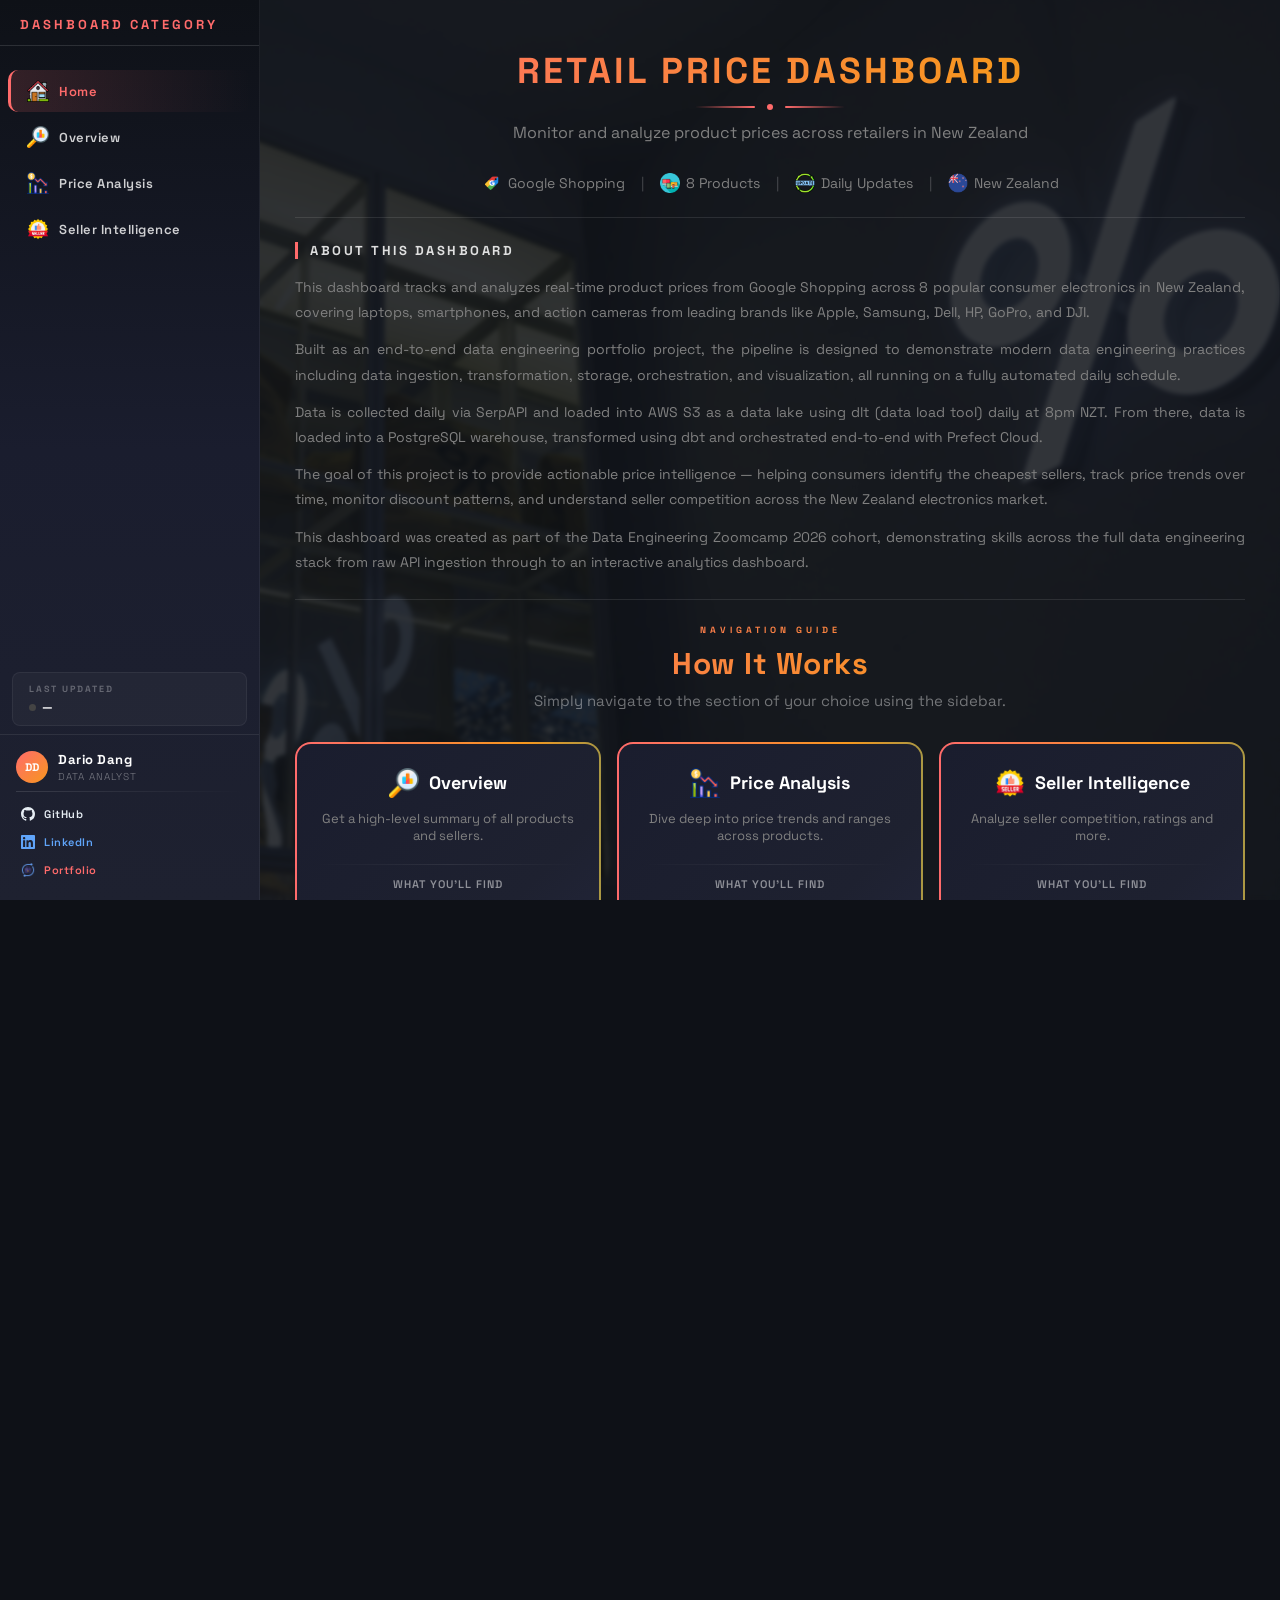
==== commit 6348c5f6: "feat: add mobile responsive for all dashboard pages" ====
--- a/frontend/index.html
+++ b/frontend/index.html
@@ -4,32 +4,18 @@
     <meta charset="UTF-8">
     <meta name="viewport" content="width=device-width, initial-scale=1.0">
     <title>Homepage</title>
-    <link rel = "icon" href="static/retail-headpage.png" type="image/png"/>
+    <link rel="icon" href="static/retail-headpage.png" type="image/png"/>
     <link rel="stylesheet" href="css/style.css">
     <link rel="preconnect" href="https://fonts.googleapis.com"/>
     <link href="https://fonts.googleapis.com/css2?family=Space+Grotesk:wght@400;600;700;800&display=swap" rel="stylesheet"/>
     <style>
-        /* ── Page-specific styles (Home only) ── */
-
-        /* Animated gradient title underline */
+        body { margin: 0; padding: 0; }
+
+        /* ── Page header ── */
         .section-title-wrapper {
             text-align: center;
             margin: 20px 0 24px 0;
             animation: fadeInDown 0.8s ease forwards;
-        }
-
-        .section-title-badge {
-            display: inline-block;
-            background: rgba(255,107,107,0.1);
-            border: 1px solid rgba(255,107,107,0.3);
-            border-radius: 20px;
-            padding: 4px 14px;
-            color: #FF6B6B;
-            font-size: 11px;
-            font-weight: 700;
-            letter-spacing: 2px;
-            margin-bottom: 12px;
-            text-transform: uppercase;
         }
 
         .section-title-main {
@@ -62,24 +48,44 @@
             animation: expandLine 1s ease forwards;
         }
 
-        .underline-bar-right {
-            background: linear-gradient(90deg, #FF6B6B, transparent);
-        }
-
-        .underline-dot {
-            width: 6px;
-            height: 6px;
-            border-radius: 50%;
-            background: #FF6B6B;
-        }
-
-        /* About section */
+        .underline-bar-right { background: linear-gradient(90deg, #FF6B6B, transparent); }
+        .underline-dot { width: 6px; height: 6px; border-radius: 50%; background: #FF6B6B; }
+
+        /* ── Stats bar ── */
+        .stats-bar {
+            display: flex;
+            align-items: center;
+            justify-content: center;
+            gap: 16px;
+            flex-wrap: wrap;
+            margin-top: 12px;
+            color: gray;
+            font-size: 14px;
+        }
+
+        .stats-item {
+            display: inline-flex;
+            align-items: center;
+            gap: 6px;
+        }
+
+        .stats-item img {
+            width: 20px;
+            height: 20px;
+            vertical-align: middle;
+        }
+
+        .stats-sep {
+            color: rgba(255,255,255,0.2);
+        }
+
+        /* ── About section ── */
         .about-border {
             border-left: 3px solid #FF6B6B;
             padding-left: 12px;
             margin-bottom: 16px;
         }
- 
+
         .about-label {
             color: rgba(255,255,255,0.85);
             font-size: 13px;
@@ -88,7 +94,7 @@
             text-transform: uppercase;
             margin: 0;
         }
- 
+
         .about-text {
             color: gray;
             text-align: justify;
@@ -96,8 +102,46 @@
             font-size: 14px;
             margin-bottom: 12px;
         }
- 
-        /* Pipeline section */
+
+        /* ── Navigation guide ── */
+        .nav-guide-header {
+            text-align: center;
+            margin-bottom: 24px;
+        }
+
+        .nav-guide-badge {
+            background: linear-gradient(90deg, #FF6B6B, #f7971e);
+            -webkit-background-clip: text;
+            -webkit-text-fill-color: transparent;
+            background-clip: text;
+            font-size: 9px;
+            font-weight: 800;
+            letter-spacing: 4px;
+            text-transform: uppercase;
+            display: block;
+            margin-bottom: 8px;
+        }
+
+        .nav-guide-title {
+            background: linear-gradient(270deg, #FF6B6B, #667eea, #11998e, #f7971e, #FF6B6B);
+            background-size: 300% 300%;
+            -webkit-background-clip: text;
+            -webkit-text-fill-color: transparent;
+            background-clip: text;
+            animation: gradientShift 4s ease infinite;
+            font-size: 30px;
+            font-weight: 800;
+            margin: 0 0 8px 0;
+            letter-spacing: 0.5px;
+        }
+
+        .nav-guide-sub {
+            color: rgba(255,255,255,0.4);
+            font-size: 15px;
+            margin: 0;
+        }
+
+        /* ── Pipeline ── */
         .pipeline-title {
             display: flex;
             align-items: center;
@@ -105,7 +149,7 @@
             gap: 12px;
             margin-bottom: 24px;
         }
- 
+
         .pipeline-title h2 {
             font-size: 28px;
             font-weight: 800;
@@ -119,7 +163,7 @@
             margin: 0;
             text-transform: uppercase;
         }
- 
+
         .pipeline-flow {
             display: flex;
             align-items: center;
@@ -165,31 +209,138 @@
             padding: 0 20px;
             margin-bottom: 24px;
         }
- 
-        /* Stats bar */
-        .stats-bar {
-            text-align: center;
-            color: gray;
-            font-size: 14px;
-            display: flex;
-            align-items: center;
-            justify-content: center;
-            gap: 16px;
-            flex-wrap: wrap;
-            margin-top: 12px;
-        }
- 
-        .stats-bar img {
-            width: 20px;
-            height: 20px;
-            vertical-align: middle;
-            margin-right: 4px;
-        }
- 
-        .stats-item {
-            display: inline-flex;
-            align-items: center;
-            gap: 6px;
+
+        /* ════════════════════════════════════════
+           MOBILE — index.html specific
+           ════════════════════════════════════════ */
+        @media (max-width: 768px) {
+
+            /* Page title */
+            .section-title-main {
+                font-size: 20px !important;
+                letter-spacing: 1.5px !important;
+            }
+
+            .section-title-wrapper p {
+                font-size: 13px !important;
+            }
+
+            /* Stats bar: 2×2 grid */
+            .stats-bar {
+                display: grid !important;
+                grid-template-columns: 1fr 1fr !important;
+                gap: 10px 8px !important;
+                justify-items: center;
+                margin-top: 14px;
+            }
+
+            /* Hide the | separators on mobile */
+            .stats-sep {
+                display: none !important;
+            }
+
+            .stats-item {
+                background: rgba(255,255,255,0.04);
+                border: 1px solid rgba(255,255,255,0.08);
+                border-radius: 20px;
+                padding: 6px 12px;
+                font-size: 11px;
+                width: 100%;
+                justify-content: center;
+            }
+
+            /* About text */
+            .about-text {
+                font-size: 13px !important;
+                text-align: left !important;
+            }
+
+            /* Nav guide */
+            .nav-guide-title {
+                font-size: 22px !important;
+            }
+
+            .nav-guide-sub {
+                font-size: 13px !important;
+            }
+
+            /* How it works cards: single column, shorter */
+            .how-card-inner {
+                min-height: 220px !important;
+                padding: 16px !important;
+            }
+
+            .how-card-title {
+                font-size: 15px !important;
+                margin-bottom: 8px !important;
+            }
+
+            .how-card-list {
+                font-size: 12px !important;
+            }
+
+            .how-card-list li {
+                margin-bottom: 4px !important;
+            }
+
+            /* Pipeline: vertical stack */
+            .pipeline-flow {
+                flex-direction: column !important;
+                align-items: center !important;
+                gap: 0 !important;
+                padding: 8px 0 !important;
+            }
+
+            .pipeline-step {
+                padding: 14px 20px !important;
+                display: flex !important;
+                flex-direction: column !important;   /* ← column not row */
+                align-items: center !important;
+                justify-content: center !important;
+                text-align: center !important;
+                width: 100% !important;
+                max-width: 280px !important;
+                background: rgba(255,255,255,0.02) !important;
+                border-radius: 10px !important;
+                margin-bottom: 0 !important;
+                gap: 6px !important;
+            }
+
+            .pipeline-step img {
+                width: 44px !important;
+                height: 44px !important;
+                flex-shrink: 0 !important;
+            }
+
+            .pipeline-step p {
+                margin-top: 0 !important;
+                text-align: center !important;
+            }
+
+            /* Downward arrow between steps */
+            .pipeline-arrow {
+                font-size: 20px !important;
+                padding: 0 !important;
+                margin: 4px 0 !important;
+                transform: rotate(90deg) !important;
+                display: block !important;
+                animation: moveArrowDown 1.2s ease-in-out infinite !important;
+            }
+
+            .pipeline-title h2 {
+                font-size: 20px !important;
+                letter-spacing: 1.5px !important;
+            }
+
+            .pipeline-title img {
+                width: 26px !important;
+                height: 26px !important;
+            }
+        }
+        @keyframes moveArrowDown {
+            0%   { transform: rotate(90deg) translateX(0px);  opacity: 0.3; }
+            50%  { transform: rotate(90deg) translateX(8px);  opacity: 1; }
+            100% { transform: rotate(90deg) translateX(0px);  opacity: 0.3; }
         }
     </style>
 </head>
@@ -202,29 +353,26 @@
         <div class="api-loading-bar-fill"></div>
     </div>
 </div>
+
 <div class="layout">
-    <!-- ── SIDEBAR ─────────────────────────────────────────── -->
-    <aside class = "sidebar" id="sidebar">
-        <div class = "sidebar-brand">
-            <p>DASHBOARD CATEGORY</p>
-        </div>
+    <div class="sidebar-backdrop" id="sidebar-backdrop" onclick="toggleSidebar()"></div>
+
+    <!-- ── SIDEBAR ── -->
+    <aside class="sidebar" id="sidebar">
+        <div class="sidebar-brand"><p>DASHBOARD CATEGORY</p></div>
 
         <nav class="sidebar-nav">
             <a href="index.html" class="nav-item active">
-                <img src="static/home-icon.png" alt="Home"/>
-                Home
+                <img src="static/home-icon.png" alt="Home"/> Home
             </a>
             <a href="overview.html" class="nav-item">
-                <img src="static/overview.png" alt="Overview"/>
-                Overview
+                <img src="static/overview.png" alt="Overview"/> Overview
             </a>
             <a href="price.html" class="nav-item">
-                <img src="static/price-analysis.png" alt="Price Analysis"/>
-                Price Analysis
+                <img src="static/price-analysis.png" alt="Price Analysis"/> Price Analysis
             </a>
             <a href="seller.html" class="nav-item">
-                <img src="static/seller-intelligence.png" alt="Seller Intelligence"/>
-                Seller Intelligence
+                <img src="static/seller-intelligence.png" alt="Seller Intelligence"/> Seller Intelligence
             </a>
         </nav>
 
@@ -233,12 +381,12 @@
             <div class="last-updated-row">
                 <div class="status-dot" id="status-dot" style="background:#444;"></div>
                 <span class="last-updated-date" id="last-updated-date">—</span>
-                <span class="last-updated-age" id="last-updated-age"></span>
-            </div>
-        </div>
-        
+                <span class="last-updated-age"  id="last-updated-age"></span>
+            </div>
+        </div>
+
         <div class="sidebar-footer">
-            <div class = "footer-profile-row">
+            <div class="footer-profile-row">
                 <div class="footer-avatar">DD</div>
                 <div>
                     <p class="footer-name">Dario Dang</p>
@@ -247,13 +395,13 @@
             </div>
             <div class="footer-divider"></div>
             <div class="footer-links">
-                <a class ="footer-link github" href="https://github.com/DarioDang" target="_blank">
-                   <span class="footer-link-icon">
+                <a class="footer-link github" href="https://github.com/DarioDang" target="_blank">
+                    <span class="footer-link-icon">
                         <svg width="14" height="14" viewBox="0 0 24 24" fill="#e6edf3">
                             <path d="M12 0C5.37 0 0 5.37 0 12c0 5.31 3.435 9.795 8.205 11.385.6.105.825-.255.825-.57 0-.285-.015-1.23-.015-2.235-3.015.555-3.795-.735-4.035-1.41-.135-.345-.72-1.41-1.23-1.695-.42-.225-1.02-.78-.015-.795.945-.015 1.62.87 1.845 1.23 1.08 1.815 2.805 1.305 3.495.99.105-.78.42-1.305.765-1.605-2.67-.3-5.46-1.335-5.46-5.925 0-1.305.465-2.385 1.23-3.225-.12-.3-.54-1.53.12-3.18 0 0 1.005-.315 3.3 1.23.96-.27 1.98-.405 3-.405s2.04.135 3 .405c2.295-1.56 3.3-1.23 3.3-1.23.66 1.65.24 2.88.12 3.18.765.84 1.23 1.905 1.23 3.225 0 4.605-2.805 5.625-5.475 5.925.435.375.81 1.095.81 2.22 0 1.605-.015 2.895-.015 3.3 0 .315.225.69.825.57A12.02 12.02 0 0 0 24 12c0-6.63-5.37-12-12-12z"/>
                         </svg>
                     </span>
-                    <span class="footer-link-text">GitHub</span> 
+                    <span class="footer-link-text">GitHub</span>
                 </a>
                 <a class="footer-link linkedin" href="https://www.linkedin.com/in/dario-dang-89049020a/" target="_blank">
                     <span class="footer-link-icon">
@@ -272,13 +420,12 @@
             </div>
         </div>
     </aside>
- 
-    <!-- ── MOBILE TOGGLE ───────────────────────────────────── -->
+
     <button class="sidebar-toggle" onclick="toggleSidebar()">☰</button>
- 
-    <!-- ── MAIN CONTENT ───────────────────────────────────── -->
+
+    <!-- ── MAIN CONTENT ── -->
     <main class="main-content">
- 
+
         <!-- Header -->
         <div class="section-title-wrapper">
             <h2 class="section-title-main">RETAIL PRICE DASHBOARD</h2>
@@ -287,36 +434,37 @@
                 <div class="underline-dot"></div>
                 <div class="underline-bar underline-bar-right"></div>
             </div>
-            <p style="color: gray; font-size: 16px; text-align: center;">
+            <p style="color:gray; font-size:16px; text-align:center;">
                 Monitor and analyze product prices across retailers in New Zealand
             </p>
             <br/>
+            <!-- Stats bar: 4 items, collapses to 2×2 on mobile -->
             <div class="stats-bar">
                 <span class="stats-item">
                     <img src="static/google-shopping.png" alt=""/> Google Shopping
                 </span>
-                <span style="color: rgba(255,255,255,0.2);">|</span>
+                <span class="stats-sep">|</span>
                 <span class="stats-item">
                     <img src="static/products.png" alt=""/> 8 Products
                 </span>
-                <span style="color: rgba(255,255,255,0.2);">|</span>
+                <span class="stats-sep">|</span>
                 <span class="stats-item">
                     <img src="static/daily-update.png" alt=""/> Daily Updates
                 </span>
-                <span style="color: rgba(255,255,255,0.2);">|</span>
+                <span class="stats-sep">|</span>
                 <span class="stats-item">
                     <img src="static/new-zealand-flag.png" alt=""/> New Zealand
                 </span>
             </div>
         </div>
- 
+
         <hr class="divider"/>
- 
+
         <!-- About Section -->
         <div class="about-border">
             <p class="about-label">About This Dashboard</p>
         </div>
- 
+
         <p class="about-text">
             This dashboard tracks and analyzes real-time product prices from Google Shopping
             across 8 popular consumer electronics in New Zealand, covering laptops, smartphones,
@@ -344,42 +492,17 @@
             demonstrating skills across the full data engineering stack from raw API
             ingestion through to an interactive analytics dashboard.
         </p>
- 
+
         <hr class="divider"/>
- 
+
         <!-- Navigation Guide -->
-        <div style="text-align:center; margin-bottom: 24px;">
-            <span style="
-                background: linear-gradient(90deg, #FF6B6B, #f7971e);
-                -webkit-background-clip: text;
-                -webkit-text-fill-color: transparent;
-                background-clip: text;
-                font-size: 9px;
-                font-weight: 800;
-                letter-spacing: 4px;
-                text-transform: uppercase;
-                display: block;
-                margin-bottom: 8px;
-            ">NAVIGATION GUIDE</span>
-            <p style="
-                background: linear-gradient(270deg, #FF6B6B, #667eea, #11998e, #f7971e, #FF6B6B);
-                background-size: 300% 300%;
-                -webkit-background-clip: text;
-                -webkit-text-fill-color: transparent;
-                background-clip: text;
-                animation: gradientShift 4s ease infinite;
-                font-size: 30px;
-                font-weight: 800;
-                margin: 0 0 8px 0;
-                letter-spacing: 0.5px;
-                text-align: center;
-            ">How It Works</p>
-            <p style="color: rgba(255,255,255,0.4); font-size: 15px; margin: 0;">
-                Simply navigate to the section of your choice using the sidebar.
-            </p>
-        </div>
- 
-        <!-- How it works cards -->
+        <div class="nav-guide-header">
+            <span class="nav-guide-badge">NAVIGATION GUIDE</span>
+            <p class="nav-guide-title">How It Works</p>
+            <p class="nav-guide-sub">Simply navigate to the section of your choice using the sidebar.</p>
+        </div>
+
+        <!-- How it works cards — grid-3 collapses to 1 col on mobile via global CSS -->
         <div class="grid-3">
             <div class="how-card-wrapper">
                 <div class="how-card-inner">
@@ -398,8 +521,8 @@
                     </ul>
                 </div>
             </div>
- 
-            <div class="how-card-wrapper" style="animation-delay: 0.5s;">
+
+            <div class="how-card-wrapper" style="animation-delay:0.5s;">
                 <div class="how-card-inner">
                     <div class="how-card-title">
                         <img src="static/price-analysis.png" width="30" alt="Price Analysis"/>
@@ -416,8 +539,8 @@
                     </ul>
                 </div>
             </div>
- 
-            <div class="how-card-wrapper" style="animation-delay: 1s;">
+
+            <div class="how-card-wrapper" style="animation-delay:1s;">
                 <div class="how-card-inner">
                     <div class="how-card-title">
                         <img src="static/seller-intelligence.png" width="30" alt="Seller Intelligence"/>
@@ -435,15 +558,15 @@
                 </div>
             </div>
         </div>
- 
+
         <hr class="divider"/>
- 
+
         <!-- Data Pipeline -->
         <div class="pipeline-title">
             <img src="static/data-pipeline.png" width="35" alt="Pipeline"/>
             <h2>DATA PIPELINE</h2>
         </div>
- 
+
         <div class="pipeline-flow">
             <div class="pipeline-step">
                 <img src="static/serpapi-icon.png" alt="SerpAPI"/>
@@ -470,23 +593,28 @@
                 <p><b>dbt</b>Transformations</p>
             </div>
         </div>
- 
+
         <hr class="divider"/>
- 
         <p class="copyright">© 2026 Retail Price Dashboard</p>
- 
+
     </main>
 </div>
- 
-<script>
-    function toggleSidebar() {
-        document.getElementById('sidebar').classList.toggle('open');
-    }
-</script>
+
+<!-- ── BOTTOM NAV ── -->
+<nav class="bottom-nav">
+    <a href="index.html"    class="bottom-nav-item active"><img src="static/home-icon.png"             alt=""/>Home</a>
+    <a href="overview.html" class="bottom-nav-item"><img src="static/overview.png"              alt=""/>Overview</a>
+    <a href="price.html"    class="bottom-nav-item"><img src="static/price-analysis.png"        alt=""/>Price</a>
+    <a href="seller.html"   class="bottom-nav-item"><img src="static/seller-intelligence.png"   alt=""/>Seller</a>
+</nav>
+
 <script src="js/api.js"></script>
 <script>
     function toggleSidebar() {
-        document.getElementById('sidebar').classList.toggle('open');
+        const sidebar  = document.getElementById('sidebar');
+        const backdrop = document.getElementById('sidebar-backdrop');
+        sidebar.classList.toggle('open');
+        backdrop.classList.toggle('visible');
     }
 
     async function loadLastUpdated() {
--- a/frontend/css/style.css
+++ b/frontend/css/style.css
@@ -75,13 +75,6 @@
     flex: 1;
     padding: 2rem 2.5rem;
     max-width: 100%;
-}
-
-@media (max-width: 768px) {
-    .main-content {
-        margin-left: 0;
-        padding: 1rem;
-    }
 }
 
 
@@ -1247,3 +1240,390 @@
     100% { width: 95%; }
 }
 
+/* ============================================================
+   MOBILE RESPONSIVE — ≤768px
+   ============================================================ */
+
+/* ── Sidebar backdrop (base — always hidden by default) ── */
+
+@media (max-width: 768px) {
+
+    /* ── Layout ── */
+    .layout {
+        flex-direction: column;
+    }
+
+    .main-content {
+        margin-left: 0;
+        padding: 4.5rem 1rem 5.5rem 1rem;
+    }
+
+    /* ── Fix: page header left-padding clears the hamburger button ── */
+    .page-header {
+        padding-left: 56px;
+        justify-content: flex-start;
+    }
+
+    .page-title-text {
+        font-size: 22px !important;
+        letter-spacing: 1.5px !important;
+    }
+
+    .page-title-icon {
+        width: 30px;
+        height: 30px;
+    }
+
+    .page-subtitle {
+        font-size: 12px;
+    }
+
+    /* ── Metric Cards: compact horizontal layout ── */
+    .metric-card {
+        min-height: 70px !important;     /* Fix: was 90px, now more compact */
+        padding: 10px 14px !important;   /* Fix: was 14px 16px */
+        flex-direction: row !important;
+        justify-content: flex-start !important;
+        align-items: center !important;
+        gap: 14px;
+        text-align: left !important;
+    }
+
+    .metric-card .sparkline-top,
+    .metric-card .sparkline-bottom {
+        display: none;
+    }
+
+    .metric-icon {
+        font-size: 28px !important;
+        margin-bottom: 0 !important;
+        flex-shrink: 0;
+    }
+
+    .metric-icon img {
+        width: 28px !important;
+        height: 28px !important;
+    }
+
+    .metric-value {
+        font-size: 24px !important;
+        text-align: left !important;
+    }
+
+    .metric-label {
+        font-size: 9px !important;
+        margin-top: 2px !important;
+        text-align: left !important;
+    }
+
+    /* ── Trend Filters: stack below title ── */
+    .trend-header {
+        flex-direction: column;
+        align-items: center;
+        gap: 10px;
+        min-height: unset;
+    }
+
+    .trend-title {
+        font-size: 16px !important;
+    }
+
+    .trend-filters {
+        position: static !important;
+        display: flex;
+        gap: 12px;
+        justify-content: center;
+    }
+
+    .trend-filters select {
+        font-size: 12px;
+        padding: 6px 10px;
+    }
+
+    /* ── Chart labels ── */
+    .chart-label {
+        font-size: 11px;
+        letter-spacing: 1px;
+    }
+
+    /* ── Dividers ── */
+    .divider {
+        margin: 16px 0;
+    }
+
+    /* ── Sidebar toggle position ── */
+    .sidebar-toggle {
+        top: 12px;
+        left: 12px;
+        padding: 6px 10px;
+        font-size: 16px;
+    }
+
+    /* ── Show bottom nav ── */
+    .bottom-nav {
+        display: flex;
+    }
+}
+
+/* ── Bottom Nav Bar (hidden on desktop, shown on mobile via above) ── */
+.bottom-nav {
+    display: none;
+    position: fixed;
+    bottom: 0;
+    left: 0;
+    right: 0;
+    height: 60px;
+    background: linear-gradient(180deg, #0e1117 0%, #1a1d2e 100%);
+    border-top: 1px solid rgba(255,255,255,0.08);
+    z-index: 150;
+    align-items: center;
+    justify-content: space-around;
+    padding: 0 8px;
+    padding-bottom: env(safe-area-inset-bottom);
+}
+
+.bottom-nav-item {
+    display: flex;
+    flex-direction: column;
+    align-items: center;
+    justify-content: center;
+    gap: 3px;
+    flex: 1;
+    text-decoration: none;
+    color: rgba(255,255,255,0.35);
+    font-size: 9px;
+    font-weight: 700;
+    letter-spacing: 1px;
+    text-transform: uppercase;
+    padding: 6px 4px;
+    border-radius: 10px;
+    transition: color 0.2s ease;
+    -webkit-tap-highlight-color: transparent;
+}
+
+.bottom-nav-item img {
+    width: 22px;
+    height: 22px;
+    object-fit: contain;
+    opacity: 0.4;
+    transition: opacity 0.2s ease;
+}
+
+.bottom-nav-item.active {
+    color: #FF6B6B;
+}
+
+.bottom-nav-item.active img {
+    opacity: 1;
+}
+
+.bottom-nav-item:active {
+    background: rgba(255,107,107,0.08);
+}
+
+/* ============================================================
+   PRICE PAGE — MOBILE CSS
+   ============================================================ */
+
+@media (max-width: 768px) {
+
+    /* ── Filter: horizontal scrollable pill row ── */
+    .filter-and-cards {
+        display: flex !important;
+        flex-direction: column !important;
+        gap: 12px;
+    }
+
+    .filter-panel {
+        flex-direction: row !important;
+        flex-wrap: nowrap !important;
+        overflow-x: auto !important;
+        padding-top: 0 !important;
+        gap: 8px !important;
+        padding-bottom: 4px;
+        -ms-overflow-style: none;
+        scrollbar-width: none;
+    }
+
+    .filter-panel::-webkit-scrollbar { display: none; }
+
+    .filter-btn {
+        flex-shrink: 0 !important;
+        width: auto !important;
+        padding: 0 14px !important;
+        height: 36px !important;
+        font-size: 10px !important;
+        letter-spacing: 1px !important;
+        white-space: nowrap;
+    }
+
+    .filter-btn img {
+        width: 14px !important;
+        height: 14px !important;
+    }
+
+    /* ── Deal cards area ── */
+    .deal-cards-area {
+        padding-top: 0 !important;
+        width: 100%;
+    }
+
+    /* ── Deal cards: centered single column ── */
+    .deal-cards-row {
+        display: flex !important;
+        flex-direction: column !important;
+        align-items: center !important;
+        gap: 12px !important;
+        width: 100% !important;
+    }
+
+    .best-deal-card {
+        width: 100% !important;
+        max-width: 400px !important;
+        box-sizing: border-box !important;
+    }
+
+    /* ── Product charts: single column ── */
+    .product-charts-row,
+    .product-charts-row.cols-2,
+    .product-charts-row.cols-3 {
+        grid-template-columns: 1fr !important;
+    }
+
+    /* ── Category header ── */
+    .cat-header {
+        margin: 16px 0 6px 0;
+        padding: 6px 12px;
+    }
+
+    .cat-header-label {
+        font-size: 11px !important;
+        letter-spacing: 2px !important;
+    }
+
+    /* ── Section titles ── */
+    .section-title-price {
+        font-size: 16px !important;
+        letter-spacing: 1.5px !important;
+    }
+
+    /* ── Trend filters: center on mobile ── */
+    .trend-filters {
+        align-self: center !important;
+        justify-content: center;
+    }
+
+    /* ── Carousel: hidden on mobile ── */
+    .price-carousel-section {
+        display: none !important;
+    }
+
+    /* ── Fix chart container height — remove dead space ── */
+    #chart-box,
+    #chart-spread,
+    #chart-seller-count {
+        height: auto !important;
+        min-height: 0 !important;
+    }
+}
+
+/* ============================================================
+   SELLER PAGE — MOBILE CSS
+   ============================================================ */
+
+@media (max-width: 768px) {
+
+    /* ── Section 1: Stack seller bars + donut vertically ── */
+    .seller-top-grid {
+        grid-template-columns: 1fr !important;
+        gap: 16px !important;
+    }
+
+    /* ── Section labels ── */
+    .section-label {
+        font-size: 11px !important;
+        letter-spacing: 1.5px !important;
+    }
+
+    .section-subtitle {
+        font-size: 10px !important;
+    }
+
+    /* ── Scorecard: single column on mobile ── */
+    .scorecard-grid {
+        grid-template-columns: 1fr !important;
+        gap: 14px !important;
+    }
+
+    .scorecard-card {
+        padding: 16px 14px !important;
+        gap: 10px !important;
+    }
+
+    .scorecard-name {
+        font-size: 12px !important;
+    }
+
+    .scorecard-trust {
+        font-size: 9px !important;
+        padding: 2px 7px !important;
+    }
+
+    /* ── Cheapest seller cards: single column ── */
+    .cheapest-grid {
+        grid-template-columns: 1fr !important;
+        gap: 12px !important;
+    }
+
+    .cheap-price {
+        font-size: 18px !important;
+    }
+
+    .cheap-product {
+        font-size: 13px !important;
+    }
+
+    /* ── Rating legend rows compact ── */
+    .rating-legend-row {
+        gap: 6px !important;
+    }
+
+    .rating-legend-label {
+        min-width: 65px !important;
+    }
+
+    .rating-legend-name {
+        font-size: 10px !important;
+    }
+}
+
+/* ── Sidebar mobile fix ── */
+@media (max-width: 768px) {
+    .sidebar {
+        padding-top: 56px;
+        height: 100vh;
+        overflow-y: scroll !important;
+        -webkit-overflow-scrolling: touch;
+        justify-content: space-between;
+    }
+
+    .sidebar-nav {
+        flex: 0 0 auto !important;
+    }
+
+    /* Group last-updated + footer together at the bottom */
+    .sidebar-footer {
+        margin-top: auto;
+        flex-shrink: 0;
+    }
+
+    .last-updated-wrap {
+        flex-shrink: 0;
+    }
+
+
+    .main-content {
+        margin-left: 0;
+        padding: 4.5rem 1rem 5.5rem 1rem;
+    }
+}
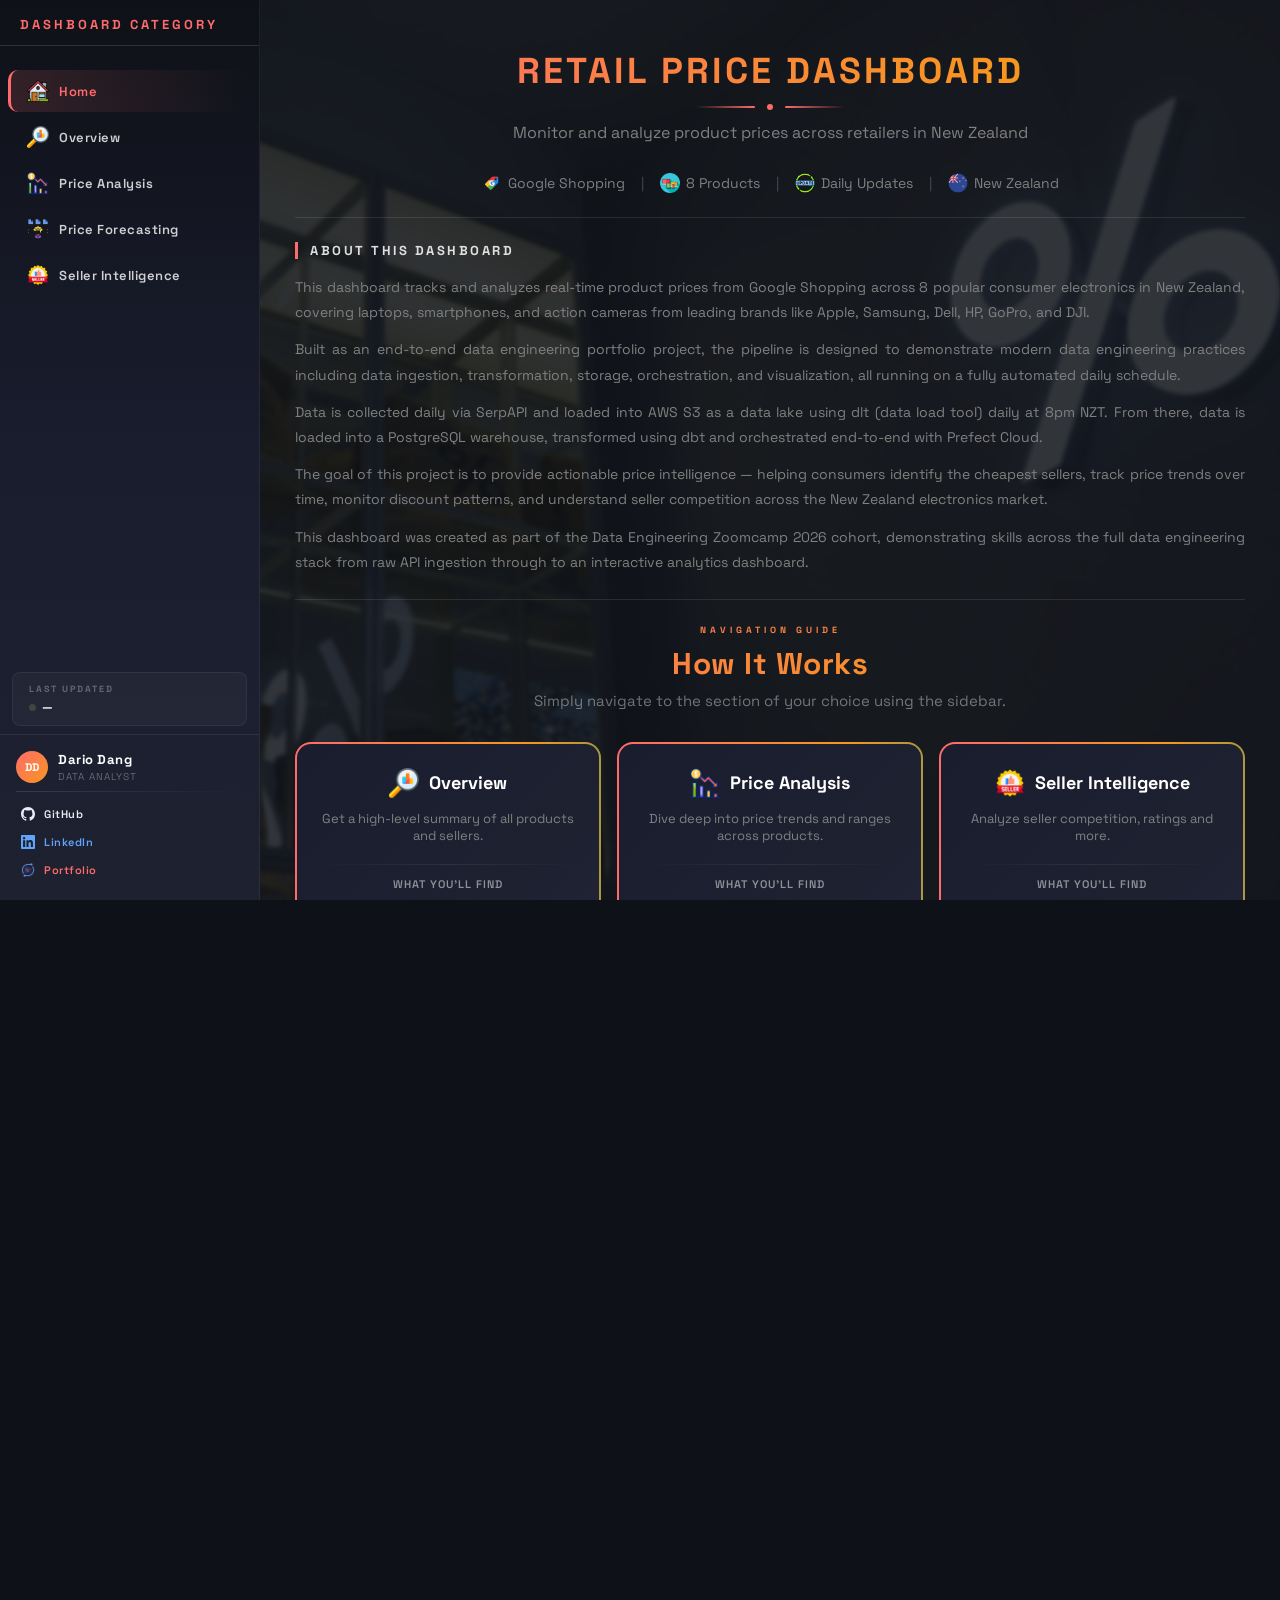
==== commit a44e4812: "Update the price forecast feature frontend." ====
--- a/frontend/index.html
+++ b/frontend/index.html
@@ -370,6 +370,9 @@
             </a>
             <a href="price.html" class="nav-item">
                 <img src="static/price-analysis.png" alt="Price Analysis"/> Price Analysis
+            </a>
+            <a href="ml.html" class="nav-item">
+                <img src="static/ml-predict.png" alt="Price Forecasting"/> Price Forecasting
             </a>
             <a href="seller.html" class="nav-item">
                 <img src="static/seller-intelligence.png" alt="Seller Intelligence"/> Seller Intelligence
--- a/frontend/css/style.css
+++ b/frontend/css/style.css
@@ -1597,30 +1597,33 @@
     }
 }
 
-/* ── Sidebar mobile fix ── */
+/* ── Sidebar mobile ── */
 @media (max-width: 768px) {
     .sidebar {
         padding-top: 56px;
         height: 100vh;
-        overflow-y: scroll !important;
+        overflow-y: auto !important;
         -webkit-overflow-scrolling: touch;
-        justify-content: space-between;
+        display: flex;
+        flex-direction: column;
+        justify-content: flex-start; /* ← everything groups at top naturally */
     }
 
     .sidebar-nav {
         flex: 0 0 auto !important;
     }
 
-    /* Group last-updated + footer together at the bottom */
-    .sidebar-footer {
-        margin-top: auto;
-        flex-shrink: 0;
-    }
-
+    /* last-updated sits right after nav, no gap */
     .last-updated-wrap {
         flex-shrink: 0;
-    }
-
+        margin: 4px 12px 8px 12px !important;
+    }
+
+    /* footer pushed to bottom */
+    .sidebar-footer {
+        margin-top: auto !important;
+        flex-shrink: 0;
+    }
 
     .main-content {
         margin-left: 0;
